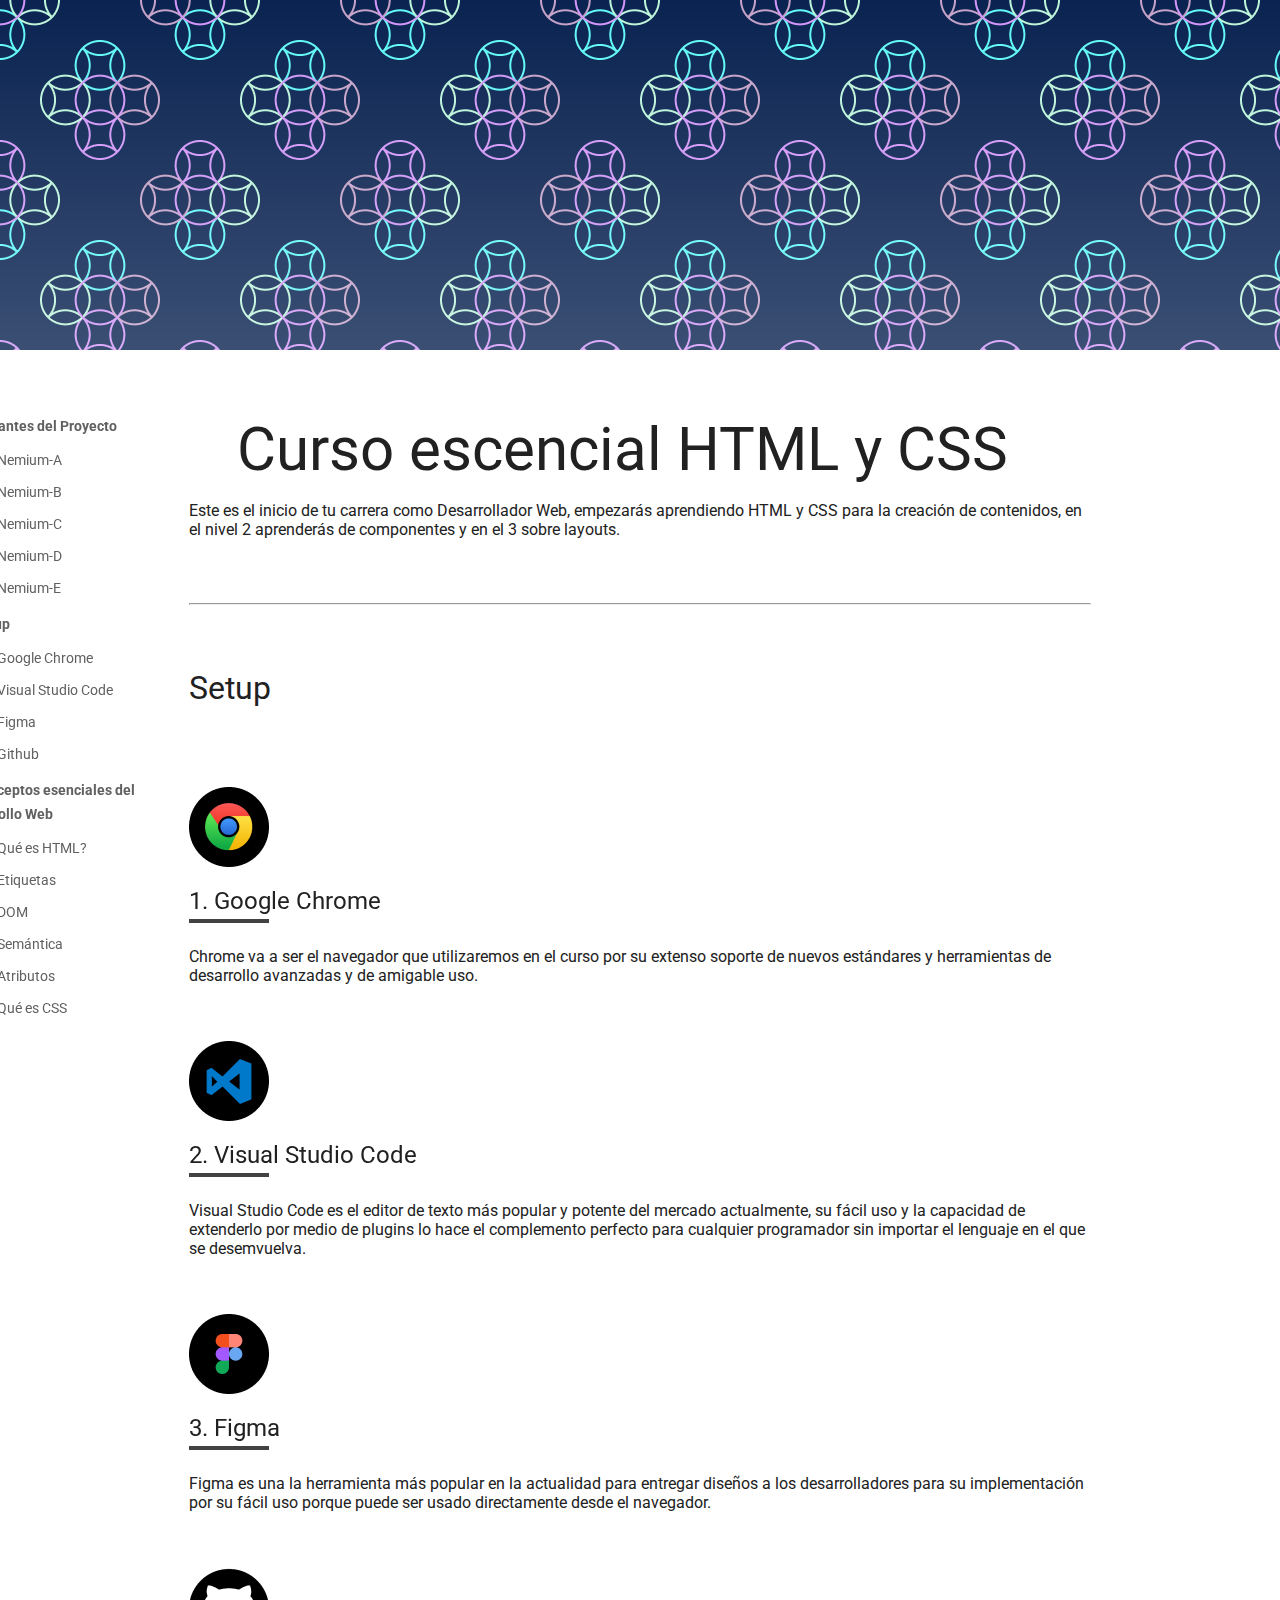
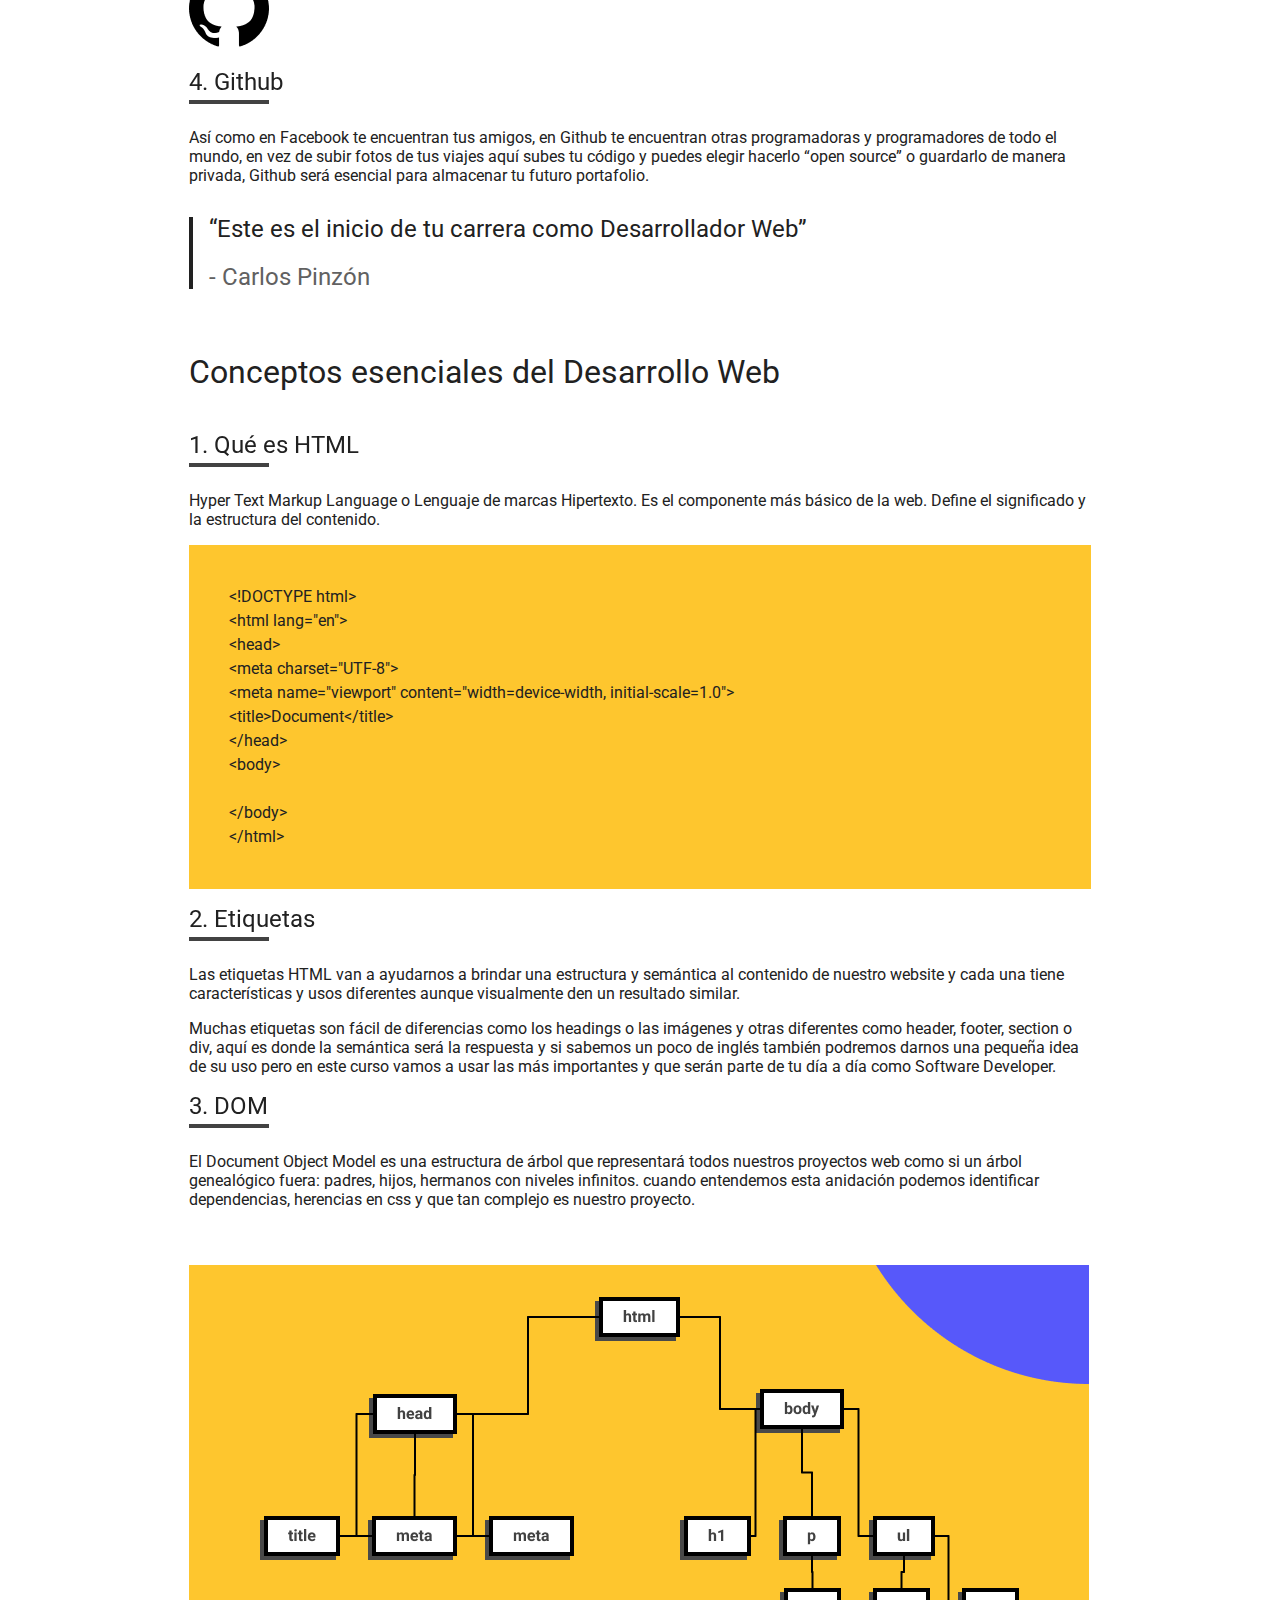
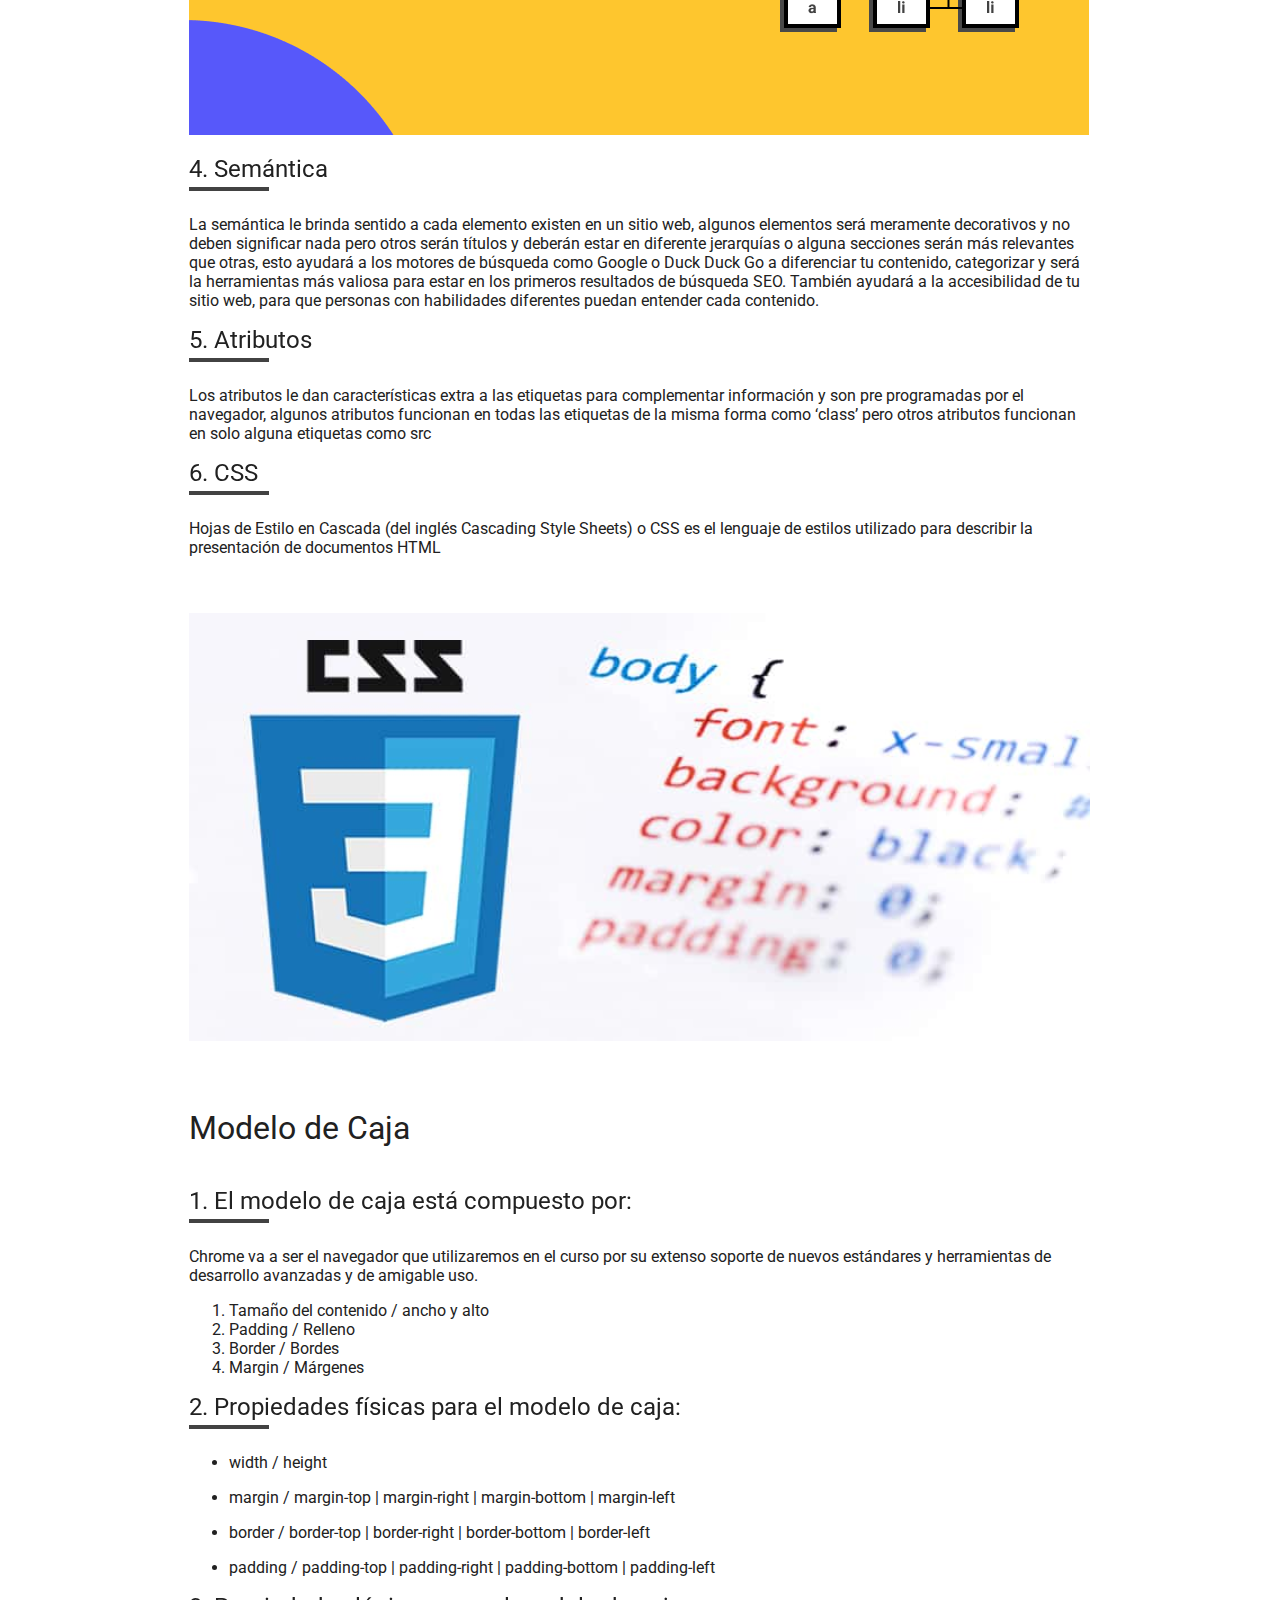
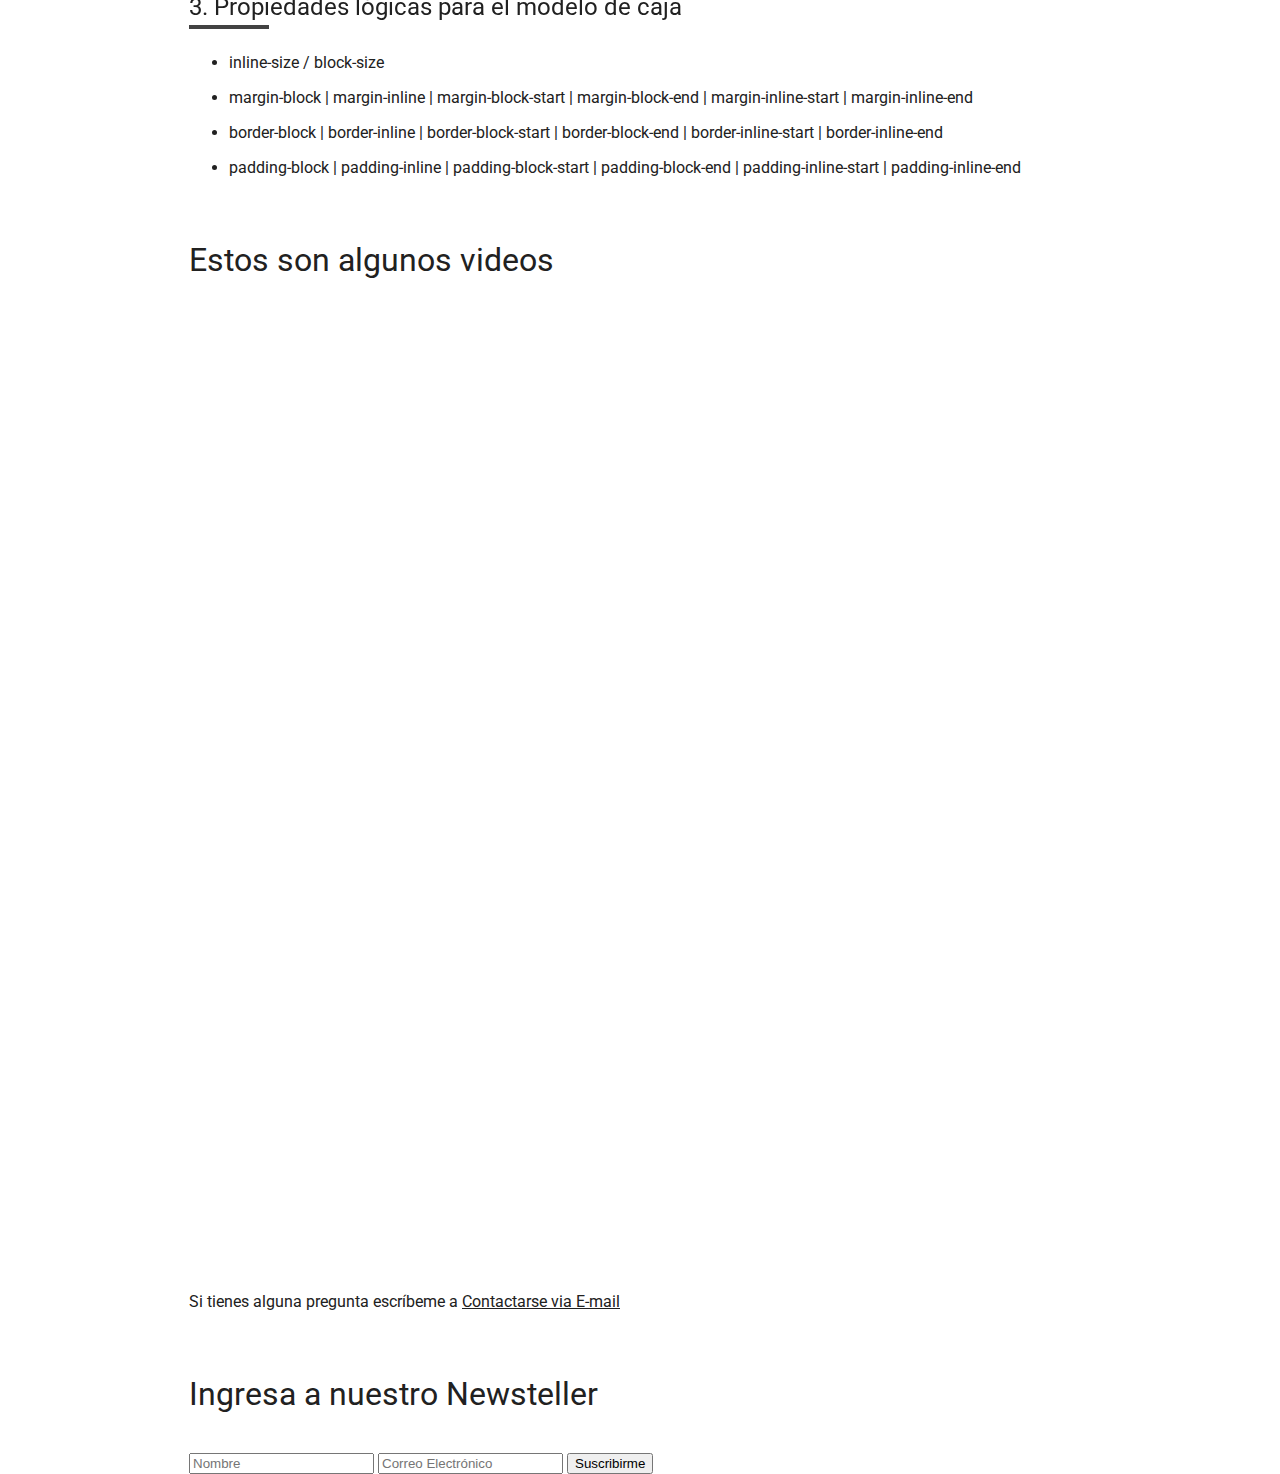
==== index.html @ 631857cb "first" ====
<!DOCTYPE html>
<html lang="en">
<head>
  <meta charset="UTF-8">
  <meta name="viewport" content="width=device-width, initial-scale=1.0">
  <link rel="stylesheet" href="css/styles-index.css">
  <link rel="preconnect" href="https://fonts.gstatic.com">
  <link rel="preconnect" href="https://fonts.gstatic.com">
  <link href="https://fonts.googleapis.com/css2?family=Nunito:ital,wght@0,400;0,600;0,700;1,400;1,700&display=swap" rel="stylesheet">
  <link href="https://fonts.googleapis.com/css2?family=Roboto:ital,wght@0,400;0,700;1,400;1,700&display=swap" rel="stylesheet">

  <link rel="apple-touch-icon" sizes="57x57" href="./favicon/apple-icon-57x57.png">
  <link rel="apple-touch-icon" sizes="60x60" href="./favicon/apple-icon-60x60.png">
  <link rel="apple-touch-icon" sizes="72x72" href="./favicon/apple-icon-72x72.png">
  <link rel="apple-touch-icon" sizes="76x76" href="./favicon/apple-icon-76x76.png">
  <link rel="apple-touch-icon" sizes="114x114" href="./favicon/apple-icon-114x114.png">
  <link rel="apple-touch-icon" sizes="120x120" href="./favicon/apple-icon-120x120.png">
  <link rel="apple-touch-icon" sizes="144x144" href="./favicon/apple-icon-144x144.png">
  <link rel="apple-touch-icon" sizes="152x152" href="./favicon/apple-icon-152x152.png">
  <link rel="apple-touch-icon" sizes="180x180" href="./favicon/apple-icon-180x180.png">
  <link rel="icon" type="image/png" sizes="192x192"  href="./favicon/android-icon-192x192.png">
  <link rel="icon" type="image/png" sizes="32x32" href="./favicon/favicon-32x32.png">
  <link rel="icon" type="image/png" sizes="96x96" href="./favicon/favicon-96x96.png">
  <link rel="icon" type="image/png" sizes="16x16" href="./favicon/favicon-16x16.png">
  <link rel="manifest" href="./favicon/manifest.json">
  <meta name="msapplication-TileColor" content="#ffffff">
  <meta name="msapplication-TileImage" content="/ms-icon-144x144.png">
  <meta name="theme-color" content="#ffffff">
  <title>El Blog de Carlos</title>
</head>
<body>
  <div class="hero" id="Nemium-A"></div>
  <div class="header">
    <div class="wrapper">
      <div class="header-content">
        <header>
          <nav>
          <details open>
            <summary>Variantes del Proyecto</summary>
            <ol>
              <li><a href="#Nemium-A">Nemium-A</a></li>
              <li><a href="Nemium-B.html">Nemium-B</a></li>
              <li><a href="Nemium-C.html">Nemium-C</a></li>
              <li><a href="Nemium-D.html">Nemium-D</a></li>
              <li><a href="Nemium-E.html">Nemium-E</a></li>
            </ol>
          </details>
          <details open>
            <summary>Setup</summary>
            <ol>
              <li>
                <a href="#google-chrome">Google Chrome</a>
              </li>
              <li>
                <a href="#visual-studio-code">Visual Studio Code</a>
              </li>
              <li>
                <a href="#figma">Figma</a>
              </li>
              <li>
                <a href="#github">Github</a>
              </li>
            </ol>
          </details>
          <details open>
            <summary>
              Conceptos esenciales del desarrollo Web
            </summary>
            <ol>
              <li>
                <a href="#que-es-html">Qué es HTML?</a>
              </li>
              <li>
                <a href="#etiquetas">Etiquetas</a>
              </li>
              <li>
                <a href="#dom">DOM</a>
              </li>
              <li>
                <a href="#semantica">Semántica</a>
              </li>
              <li>
                <a href="#atributos">Atributos</a>
              </li>
              <li>
                <a href="#que-es-css">Qué es CSS</a>
              </li>
            </ol>
          </details>
          </nav>
        </header>
      </div>
    </div>
  </div>
  <main class="main">
    <div class="wrapper">
      <div class="main-content">
        <h1>Curso escencial HTML y CSS</h1>
        <p>
          Este es el inicio de tu carrera como Desarrollador Web, empezarás aprendiendo HTML y CSS para la creación de contenidos,
          en el nivel 2 aprenderás de componentes y en el 3 sobre layouts.
        </p>
        <hr>
        <section class="section-content">
          <h2>Setup</h2>
          <img src="images/google-chrome.png" alt="google chrome logo" title="google chrome logo" id="google-chrome">
          <h3>Google Chrome</h3>
          <p>
            Chrome va a ser el navegador que utilizaremos en el curso por su extenso soporte de nuevos estándares y herramientas de
            desarrollo avanzadas y de amigable uso.
          </p>
          <img src="images/visual-studio-code.png" alt="visual studio code logo" title="visual studio code logo" id="visual-studio-code">
          <h3>Visual Studio Code</h3>
          <p>
            Visual Studio Code es el editor de texto más popular y potente del mercado actualmente, su fácil uso y la capacidad de
            extenderlo por medio de plugins lo hace el complemento perfecto para cualquier programador sin importar el lenguaje en
            el que se desemvuelva.
          </p>
          <img src="images/figma.png" alt="figma logo" title="figma logo" id="figma">
          <h3>Figma</h3>
          <p>
            Figma es una la herramienta más popular en la actualidad para entregar diseños a los desarrolladores para su
            implementación por su fácil uso porque puede ser usado directamente desde el navegador.
          </p>
          <img src="images/github.png" alt="github logo" title="github logo" id="github">
          <h3>Github</h3>
          <p>
            Así como en Facebook te encuentran tus amigos, en Github te encuentran otras programadoras y programadores de todo el
            mundo, en vez de subir fotos de tus viajes aquí subes tu código y puedes elegir hacerlo “open source” o guardarlo de
            manera privada, Github será esencial para almacenar tu futuro portafolio.
          </p>
          <blockquote>
            <p>
              “Este es el inicio de tu carrera como Desarrollador Web”
            </p>
            <p>
              <span>
                Carlos Pinzón
              </span>
            </p>
          </blockquote>
        </section>
        <hr>
        <section class="section-content">
          <h2>Conceptos esenciales del Desarrollo Web</h2>
          <h3 id="que-es-html">Qué es HTML</h3>
          <p>Hyper Text Markup Language o Lenguaje de marcas Hipertexto. Es el componente más básico de la web. Define el significado
          y la estructura del contenido.</p>
          <pre>
&lt;!DOCTYPE html&gt;
&lt;html lang="en"&gt;
&lt;head&gt;
&lt;meta charset="UTF-8"&gt;
&lt;meta name="viewport" content="width=device-width, initial-scale=1.0"&gt;
&lt;title&gt;Document&lt;/title&gt;
&lt;/head&gt;
&lt;body&gt;

&lt;/body&gt;
&lt;/html&gt;</pre>
          <h3 id="etiquetas">Etiquetas</h3>
          <p>Las etiquetas HTML van a ayudarnos a brindar una estructura y semántica al contenido de nuestro website y cada una tiene
            características y usos diferentes aunque visualmente den un resultado similar.
          </p>
          <p>Muchas etiquetas son fácil de diferencias como los headings o las imágenes y otras diferentes como header, footer,
            section o div, aquí es donde la semántica será la respuesta y si sabemos un poco de inglés también podremos darnos una
            pequeña idea de su uso pero en este curso vamos a usar las más importantes y que serán parte de tu día a día como
            Software Developer.
          </p>
          <h3 id="dom">DOM</h3>
          <p>El Document Object Model es una estructura de árbol que representará todos nuestros proyectos web como si un árbol
          genealógico fuera: padres, hijos, hermanos con niveles infinitos. cuando entendemos esta anidación podemos identificar
          dependencias, herencias en css y que tan complejo es nuestro proyecto.
          </p>
          <img src="images/dom.png" alt="Arbol de objetos del Navegador">
          <h3 id="semantica">Semántica</h3>
          <p>La semántica le brinda sentido a cada elemento existen en un sitio web, algunos elementos será meramente decorativos y
          no deben significar nada pero otros serán títulos y deberán estar en diferente jerarquías o alguna secciones serán más
          relevantes que otras, esto ayudará a los motores de búsqueda como Google o Duck Duck Go a diferenciar tu contenido,
          categorizar y será la herramientas más valiosa para estar en los primeros resultados de búsqueda SEO. También ayudará a
          la accesibilidad de tu sitio web, para que personas con habilidades diferentes puedan entender cada contenido.
          </p>
          <h3 id="atributos">Atributos</h3>
          <p>Los atributos le dan características extra a las etiquetas para complementar información y son pre programadas por el
          navegador, algunos atributos funcionan en todas las etiquetas de la misma forma como ‘class’ pero otros atributos
          funcionan en solo alguna etiquetas como src
          </p>
          <h3 id="que-es-css">CSS</h3>
          <p>Hojas de Estilo en Cascada (del inglés Cascading Style Sheets) o CSS es el lenguaje de estilos utilizado para describir
          la presentación de documentos HTML
          </p>
          <img src="images/css.png" alt="">
        </section>
        <section class="section-content">
          <h2>Modelo de Caja</h2>
          <h3>El modelo de caja está compuesto por:</h3>
          <p>Chrome va a ser el navegador que utilizaremos en el curso por su extenso soporte de nuevos estándares y herramientas de
          desarrollo avanzadas y de amigable uso.
          </p>
          <ol>
            <li>Tamaño del contenido / ancho y alto</li>
            <li>Padding / Relleno</li>
            <li>Border / Bordes</li>
            <li>Margin / Márgenes</li>
          </ol>
          <h3>Propiedades físicas para el modelo de caja:</h3>
          <ul>
            <li>width / height</li>
            <li>margin / margin-top | margin-right | margin-bottom | margin-left</li>
            <li>border / border-top | border-right | border-bottom | border-left</li>
            <li>padding / padding-top | padding-right | padding-bottom | padding-left</li>
          </ul>
          <h3>Propiedades lógicas para el modelo de caja</h3>
          <ul>
            <li>inline-size / block-size</li>
            <li>margin-block | margin-inline | margin-block-start | margin-block-end | margin-inline-start | margin-inline-end</li>
            <li>border-block | border-inline | border-block-start | border-block-end | border-inline-start | border-inline-end</li>
            <li>padding-block | padding-inline | padding-block-start | padding-block-end | padding-inline-start | padding-inline-end</li>
          </ul>
        </section>
        <div class="section-content">
          <h2>Estos son algunos videos</h2>
          <div class="slider">
            <scroll-container class="slider-container">
              <scroll-page class="slider-slide" id="video-1">
                <iframe class="video" width="560" height="315" src="https://www.youtube.com/embed/uwiTs60VoTM" title="YouTube video player"
                  frameborder="0" allow="accelerometer; autoplay; clipboard-write; encrypted-media; gyroscope; picture-in-picture"
                  allowfullscreen></iframe>
              </scroll-page>
              <scroll-page class="slider-slide" id="video-2">
                <iframe class="video" width="560" height="315" src="https://www.youtube.com/embed/O9f11SXFFXE" title="YouTube video player"
                  frameborder="0" allow="accelerometer; autoplay; clipboard-write; encrypted-media; gyroscope; picture-in-picture"
                  allowfullscreen></iframe>
              </scroll-page>
              <scroll-page class="slider-slide" id="video-3">
                <iframe class="video" width="560" height="315" src="https://www.youtube.com/embed/uwiTs60VoTM"
                  title="YouTube video player" frameborder="0"
                  allow="accelerometer; autoplay; clipboard-write; encrypted-media; gyroscope; picture-in-picture"
                  allowfullscreen></iframe>
              </scroll-page>
            </scroll-container>
            <div class="slider-bullet-list">
              <a href="#video-1" class="slider-bullet"></a>
              <a href="#video-2" class="slider-bullet"></a>
              <a href="#video-3" class="slider-bullet"></a>
            </div>
          </div>
        </div>
        <p>
          Si tienes alguna pregunta escríbeme a
        <a href="mailto:dummieemail@gmail.com">Contactarse via E-mail</a>
        </p>
        <div class="section-content">
          <h2>Ingresa a nuestro Newsteller</h2>
          <form action="#" class="form">
            <input type="text" required placeholder="Nombre">
            <input type="email" required placeholder="Correo Electrónico">
            <input type="submit" value="Suscribirme">
          </form>
      </div>
    </div>
  </main>
</body>
</html>
---- css/styles-index.css ----
@font-face {
  font-family: charter;
  src: url('../fonts/charter-regular.otf');
  font-style: normal;
  font-weight: 400;
}

@font-face {
  font-family: charter;
  src: url('../fonts/charter-italic.otf');
  font-style: italic;
  font-weight: 400;
}

@font-face {
  font-family: charter;
  src: url('../fonts/charter-bold.otf');
  font-style: normal;
  font-weight: 700;
}

@font-face {
  font-family: charter;
  src: url('../fonts/charter-bold-italic.otf');
  font-style: italic;
  font-weight: 700;
}

:root{
  font-size: 16px;
  --gray30:#212121;
  --gray20:#212429;
  --gray10:#616161;
}

blockquote {
  font-size: 24px;
  margin: 32px 0;
  padding-left: 16px;
  line-height: 24px;
  border-left: 4px solid var(--gray30);
}

blockquote span {
  color: var(--gray10);
}

blockquote span::before {
  content: "-";
}

body {
  color: var(--gray30);
  font-family: 'Roboto', sans-serif;
  margin: 0;
}

a {
  color: var(--gray30)
}

header {
  width: 188px;
  font-size: 14px;
  /* background: red; */
  color: var(--gray10);
  position: absolute;
  top: 64px;
  left: -232px;
}

header a {
  color: var(--gray10);
  text-decoration: none;
}

header a:hover {
  color:var(--gray30);
}

header li {
  margin-bottom: 16px;
}

html {
  scroll-behavior: smooth;
}

h1 {
  font-size: 60px;
  margin: 64px 52px 16px 48px;
  font-weight: normal;
}

h1 ~ p {
  margin-bottom: 64px;
}

h2 {
  font-size: 32px;
  margin: 64px 0px 40px;
  font-weight: normal;
}

h3 {
  font-size: 1.5em;
  font-weight: normal;
  margin-top: 16px;
  margin-bottom: 24px;
  position: relative;
}

hr {
  margin: 64px 0px;
}

.header{
  /* border: 1px solid red; */
  position: sticky;
  top: 0;
}

.header-content{
  position: relative;
}

/* .main { */
  /* position: relative; */
/* } */

.wrapper {
  width: 902px;
  margin: auto;
}

.main-content{
  background:white;
  /* padding: 20px; */
}

.debug {
  border: 1px solid red;
  box-shadow: inset 0 0 0 1px red;
  background: red;
  outline: 1px solid red;
}

.scroll-container {
  display: block;
  overflow: hidden;
}

.section-content + hr {
  display: none;
}

.section-content {
  counter-reset: tittleList;
}

.section-content img {
  margin-top: 40px;
}

.section-content h3 {
  counter-increment: tittleList;
  padding-bottom: 8px;
}

.section-content h3::before {
  content: counter(tittleList, decimal) '. ';
}

.section-content h3::after {
  content: '';
  width: 80px;
  height: 4px;
  background: rgba(66,66,66,1);
  display: inline-block;
  position: absolute;
  left: 0;
  bottom: 0;
}

.section-content ul li {
  margin-top: 16px;
}

.hero {
  background-image: linear-gradient(to top,rgba(255,255,255,.2), transparent), url('../images/pattern.png');
  height: 350px;
}

nav details summary {
  font-weight: bold;
  line-height: 24px;
}

pre {
  background: #FEC62E;
  padding: 40px;
  font-family: 'Roboto';
  font-size: 16px;
  font-weight: 400;
  line-height: 24px;
}
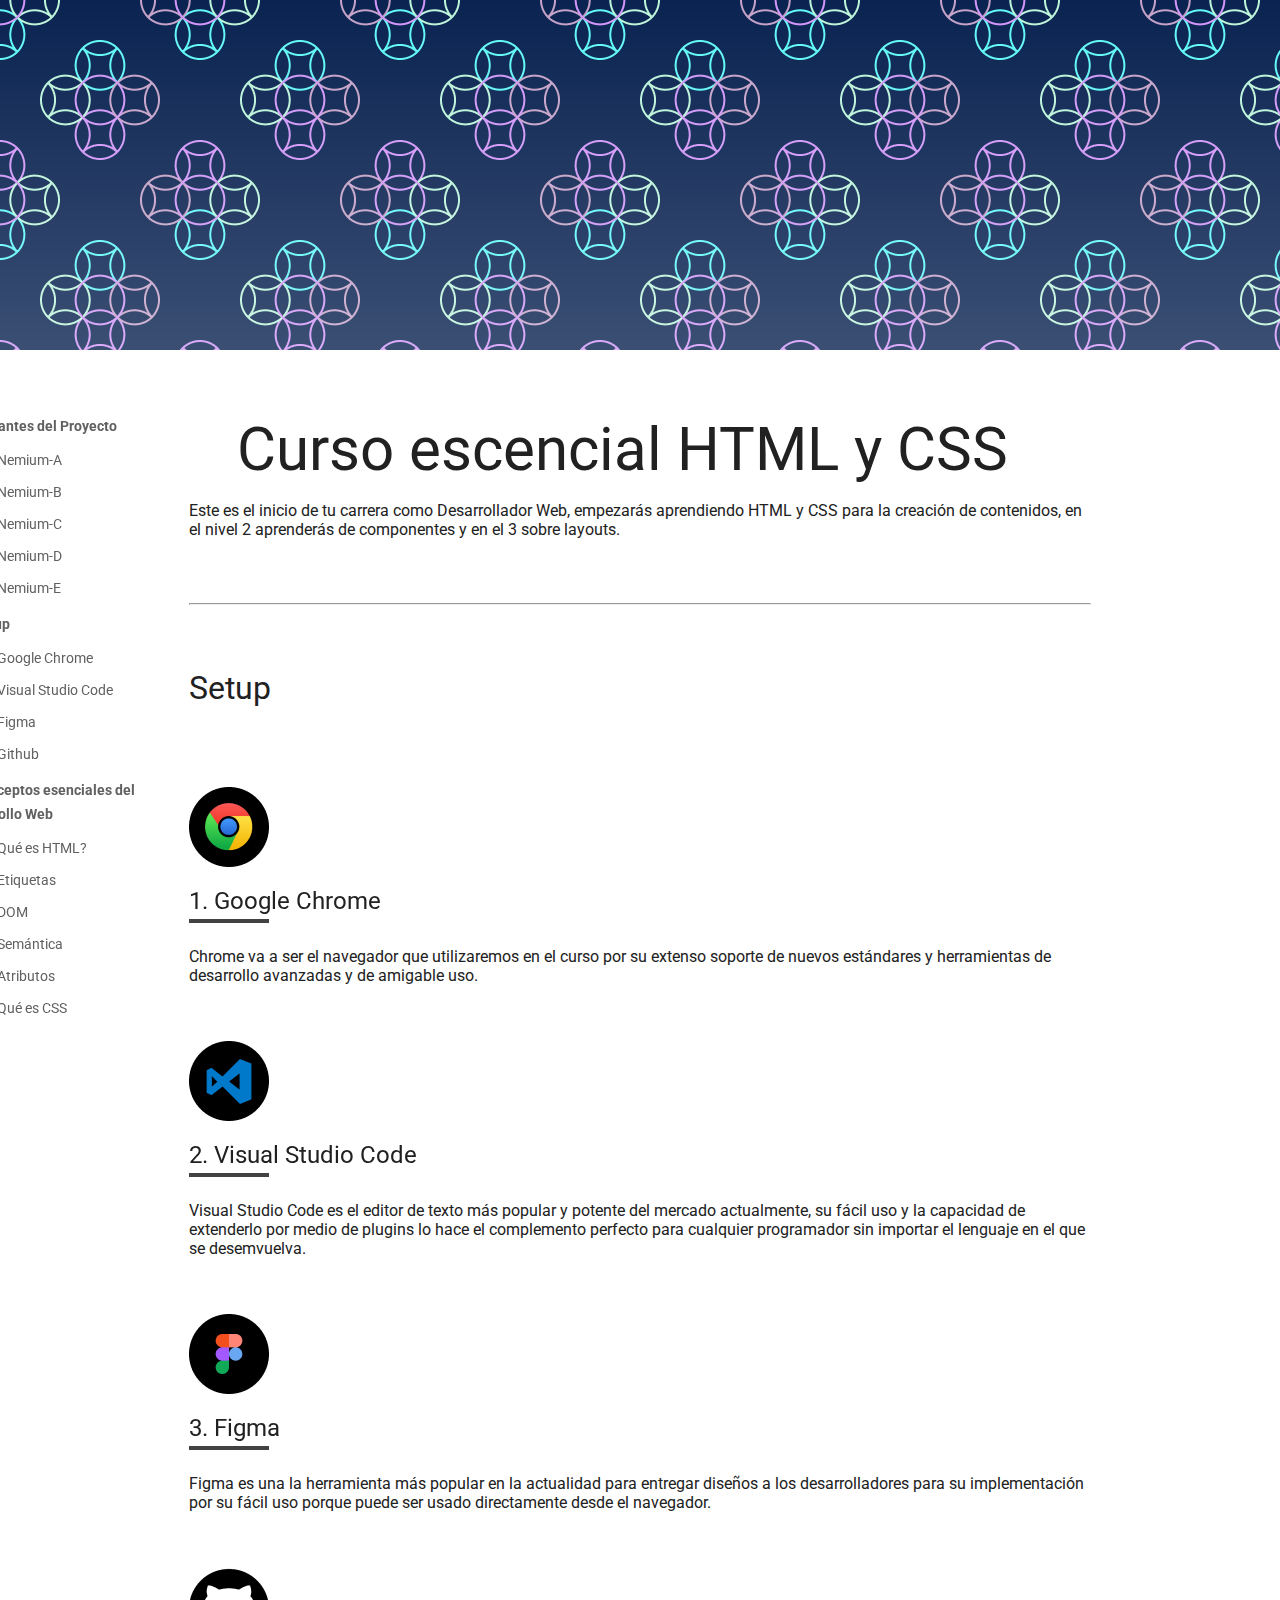
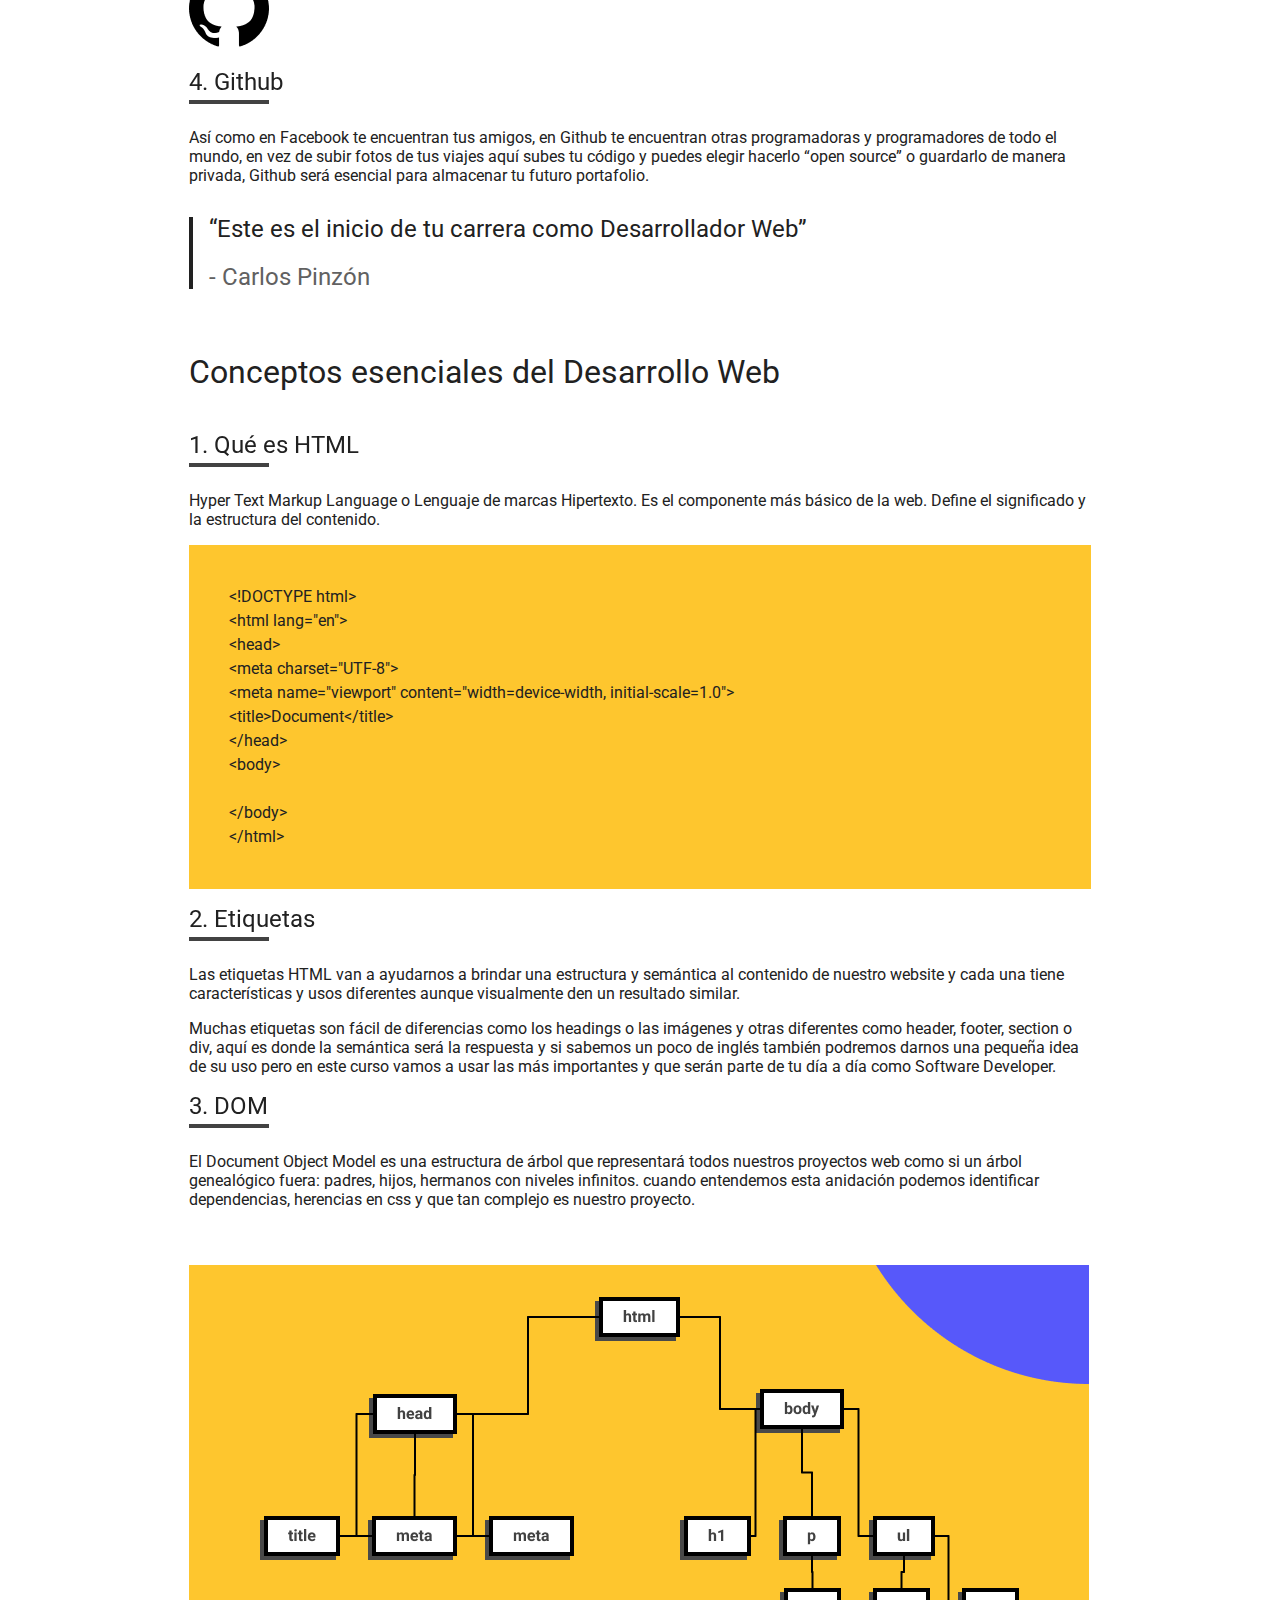
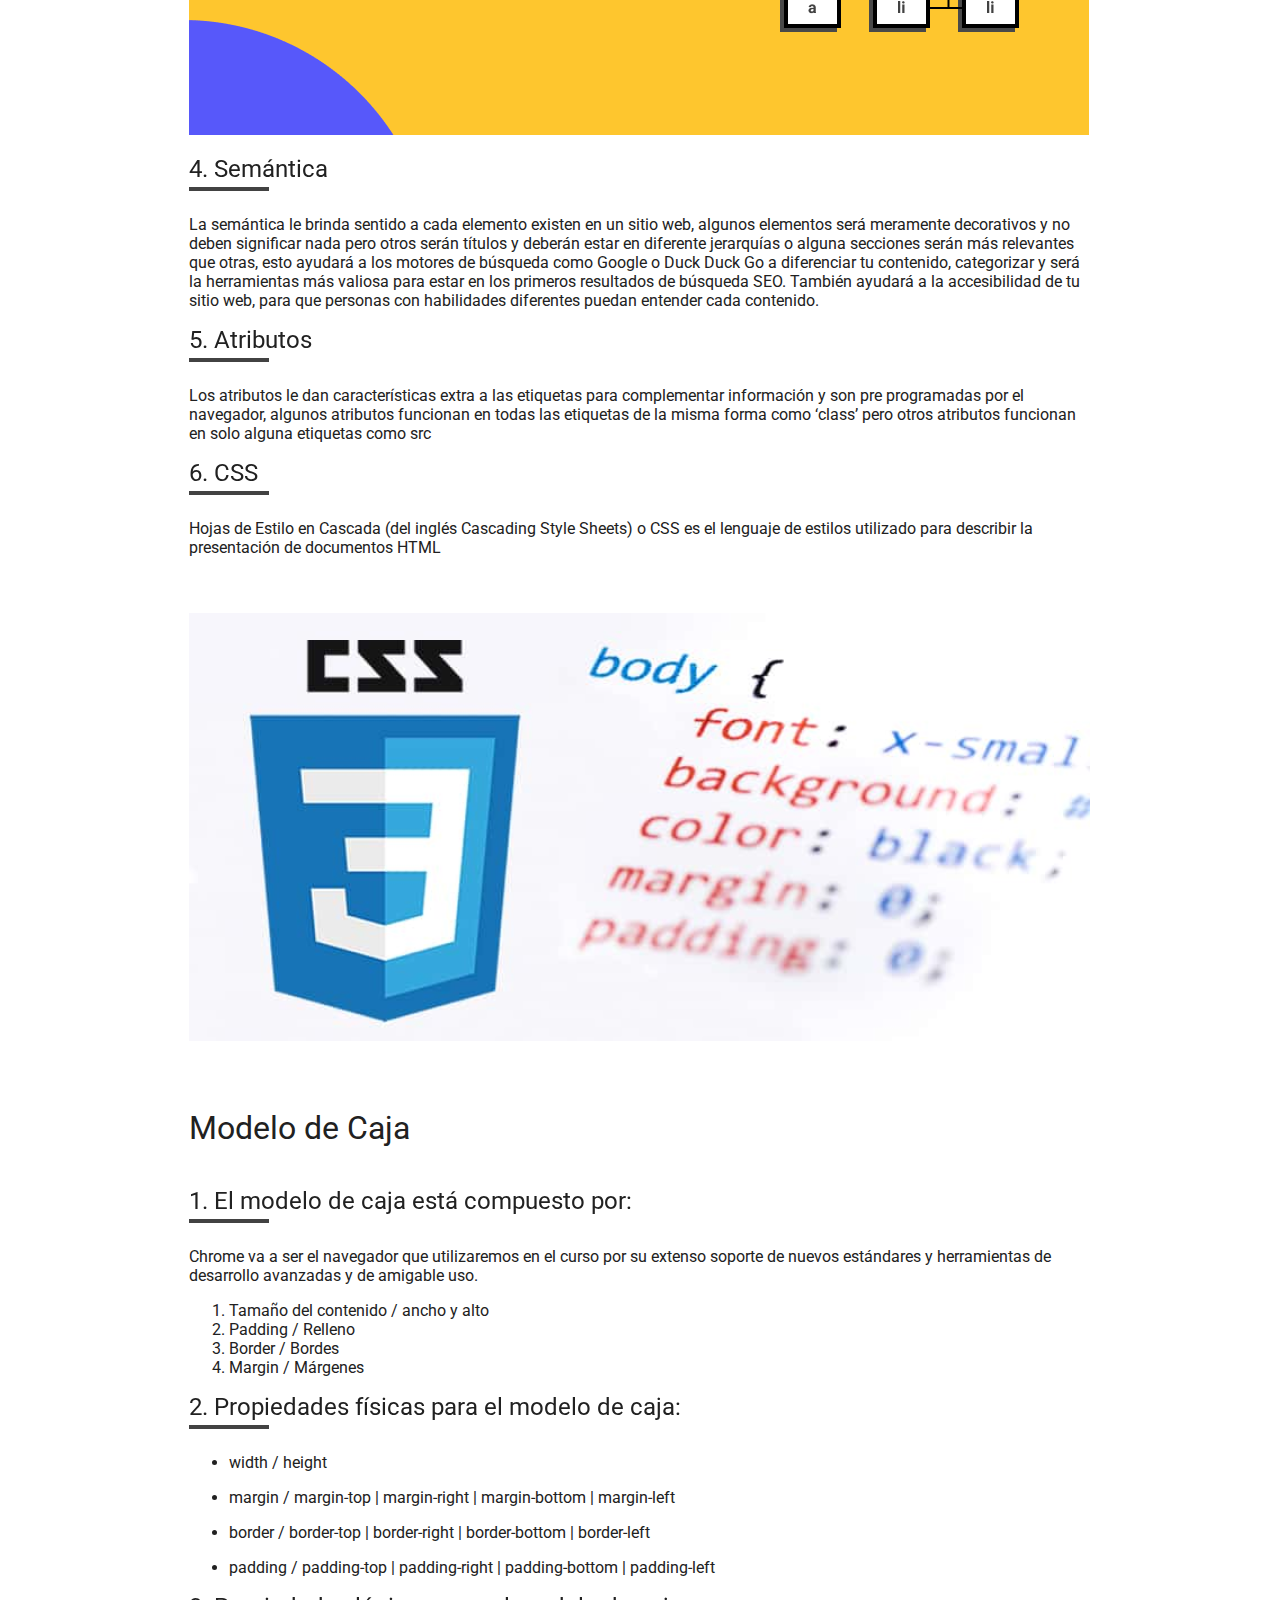
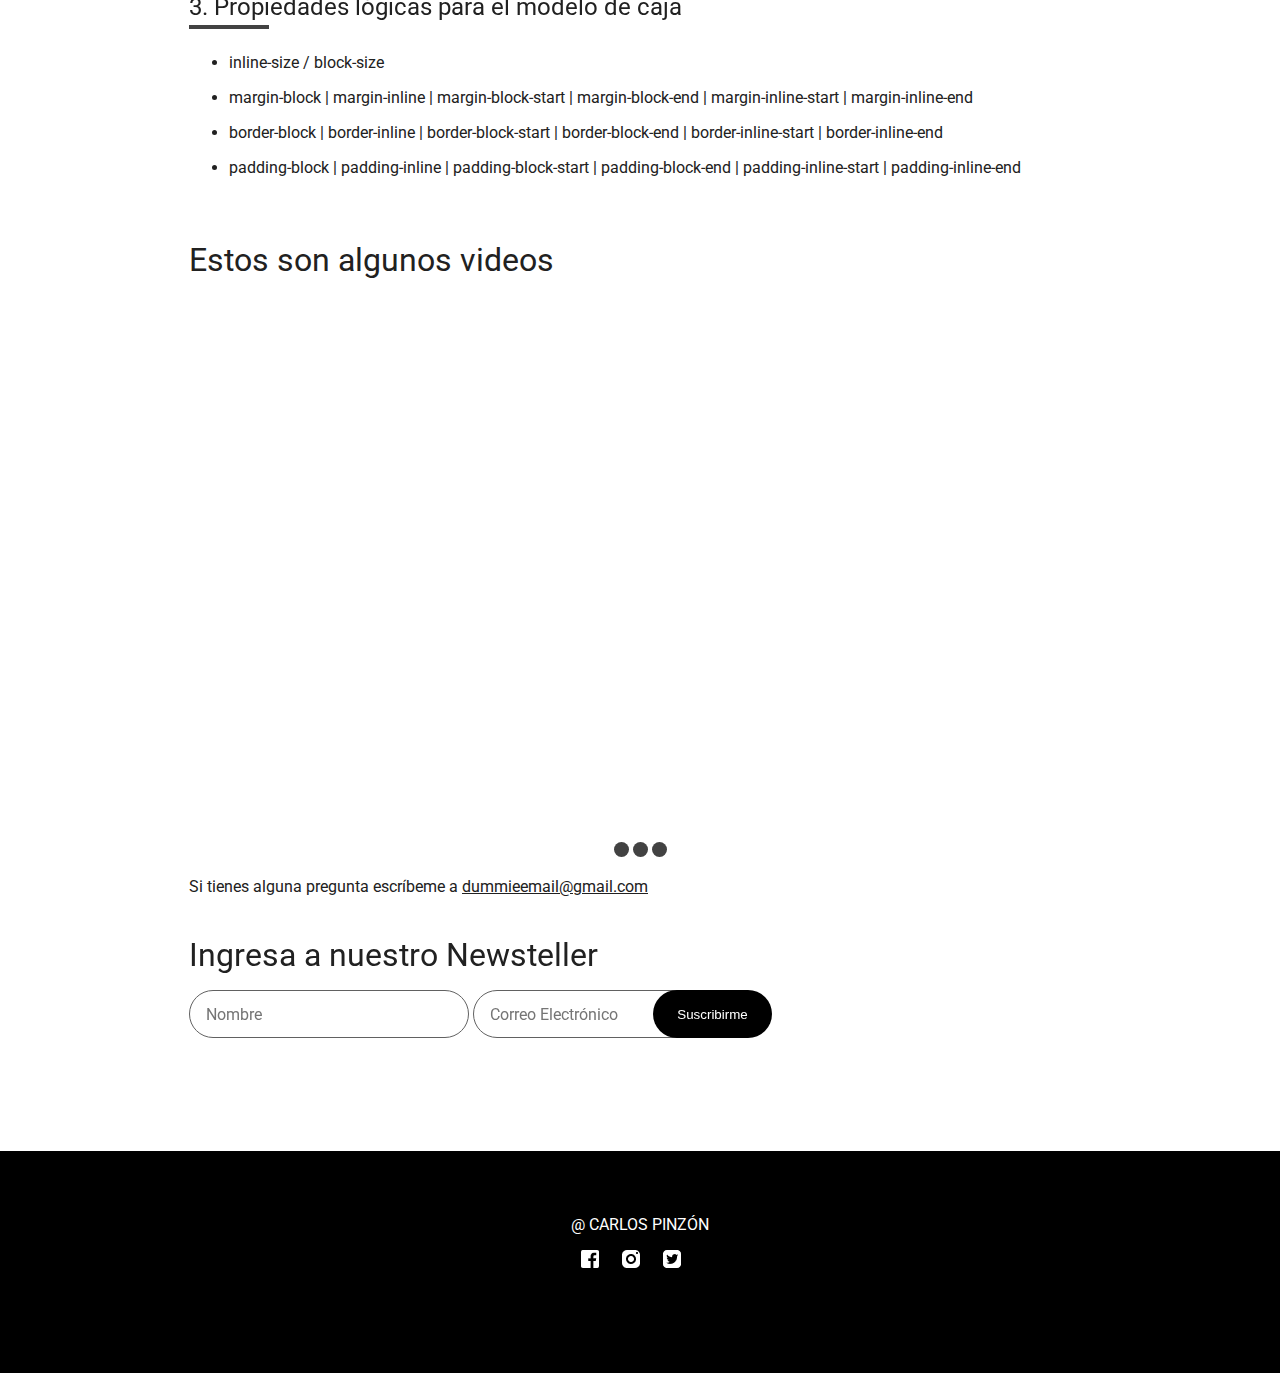
==== commit d055e5bd: "second" ====
--- a/index.html
+++ b/index.html
@@ -218,12 +218,12 @@
             <li>padding-block | padding-inline | padding-block-start | padding-block-end | padding-inline-start | padding-inline-end</li>
           </ul>
         </section>
-        <div class="section-content">
+        <section class="section-content">
           <h2>Estos son algunos videos</h2>
           <div class="slider">
             <scroll-container class="slider-container">
               <scroll-page class="slider-slide" id="video-1">
-                <iframe class="video" width="560" height="315" src="https://www.youtube.com/embed/uwiTs60VoTM" title="YouTube video player"
+                <iframe class="video" width="560" height="315" src="https://www.youtube.com/embed/mA9YsRcm2tE" title="YouTube video player"
                   frameborder="0" allow="accelerometer; autoplay; clipboard-write; encrypted-media; gyroscope; picture-in-picture"
                   allowfullscreen></iframe>
               </scroll-page>
@@ -233,9 +233,8 @@
                   allowfullscreen></iframe>
               </scroll-page>
               <scroll-page class="slider-slide" id="video-3">
-                <iframe class="video" width="560" height="315" src="https://www.youtube.com/embed/uwiTs60VoTM"
-                  title="YouTube video player" frameborder="0"
-                  allow="accelerometer; autoplay; clipboard-write; encrypted-media; gyroscope; picture-in-picture"
+                <iframe class="video" width="560" height="315" src="https://www.youtube.com/embed/7RNzkzhPDO0" title="YouTube video player"
+                  frameborder="0" allow="accelerometer; autoplay; clipboard-write; encrypted-media; gyroscope; picture-in-picture"
                   allowfullscreen></iframe>
               </scroll-page>
             </scroll-container>
@@ -245,20 +244,22 @@
               <a href="#video-3" class="slider-bullet"></a>
             </div>
           </div>
-        </div>
-        <p>
-          Si tienes alguna pregunta escríbeme a
-        <a href="mailto:dummieemail@gmail.com">Contactarse via E-mail</a>
-        </p>
-        <div class="section-content">
+          <p>Si tienes alguna pregunta escríbeme a <a href="mailto:dummieemail@gmail.com">dummieemail@gmail.com</a></p>
+        </section>
+        <form action="#" class="form">
           <h2>Ingresa a nuestro Newsteller</h2>
-          <form action="#" class="form">
-            <input type="text" required placeholder="Nombre">
-            <input type="email" required placeholder="Correo Electrónico">
-            <input type="submit" value="Suscribirme">
-          </form>
+          <input type="text" required placeholder="Nombre">
+          <input type="email" required placeholder="Correo Electrónico">
+          <input type="submit" value="Suscribirme">
+        </form>
       </div>
     </div>
   </main>
+  <footer>
+    <p>@ CARLOS PINZÓN</p>
+    <img src="vector/Facebook-Vector.png" alt="Facebook Vector Image">
+    <img src="vector/Instagram-Vector.png" alt="Instagram Vector Image">
+    <img src="vector/Twitter-Vector.png" alt="Twitter Vector Image">
+  </footer>
 </body>
 </html>--- a/css/styles-index.css
+++ b/css/styles-index.css
@@ -57,6 +57,27 @@
 
 a {
   color: var(--gray30)
+}
+
+form {
+  position: relative;
+  margin-block-end: 113px;
+}
+
+form h2 {
+  margin-block: 40px 16px;
+}
+
+footer {
+  height: 174px;
+  background: #000000;
+  padding-block-start: 48px;
+  text-align: center;
+  color: #FFFFFF;
+}
+
+footer img {
+  margin-inline-end: 19px;
 }
 
 header {
@@ -124,6 +145,29 @@
   position: relative;
 }
 
+input[type="text"], input[type="email"] {
+  box-sizing: border-box;
+  height: 48px;
+  width: 280px;
+  padding: 12px 16px;
+  border: 1px solid #616161;
+  border-radius: 90px;
+  font-family: 'Roboto';
+  font-size: 16px;
+  font-weight: 400;
+}
+
+input[type="submit"] {
+  position: absolute;
+  border: none;
+  right: 319px;
+  height: 48px;
+  width: 119px;
+  background: #000000;
+  color: #FFFFFF;
+  border-radius: 90px;
+}
+
 /* .main { */
   /* position: relative; */
 /* } */
@@ -145,9 +189,33 @@
   outline: 1px solid red;
 }
 
-.scroll-container {
+.slider-bullet {
+  display: inline-block;
+  background: #424242;
+  width: 15px;
+  height: 15px;
+  border-radius: 50%;
+}
+
+.slider-bullet-list {
+  margin-block-start: 16px;
+  text-align: center;
+}
+
+.slider-container {
   display: block;
+  white-space: nowrap;
   overflow: hidden;
+  font-size: 0;
+  scroll-behavior: smooth;
+}
+
+.video{
+  display: inline-block;
+  width: 100%;
+  margin: 0;
+  aspect-ratio: 16/9;
+  height: auto;
 }
 
 .section-content + hr {
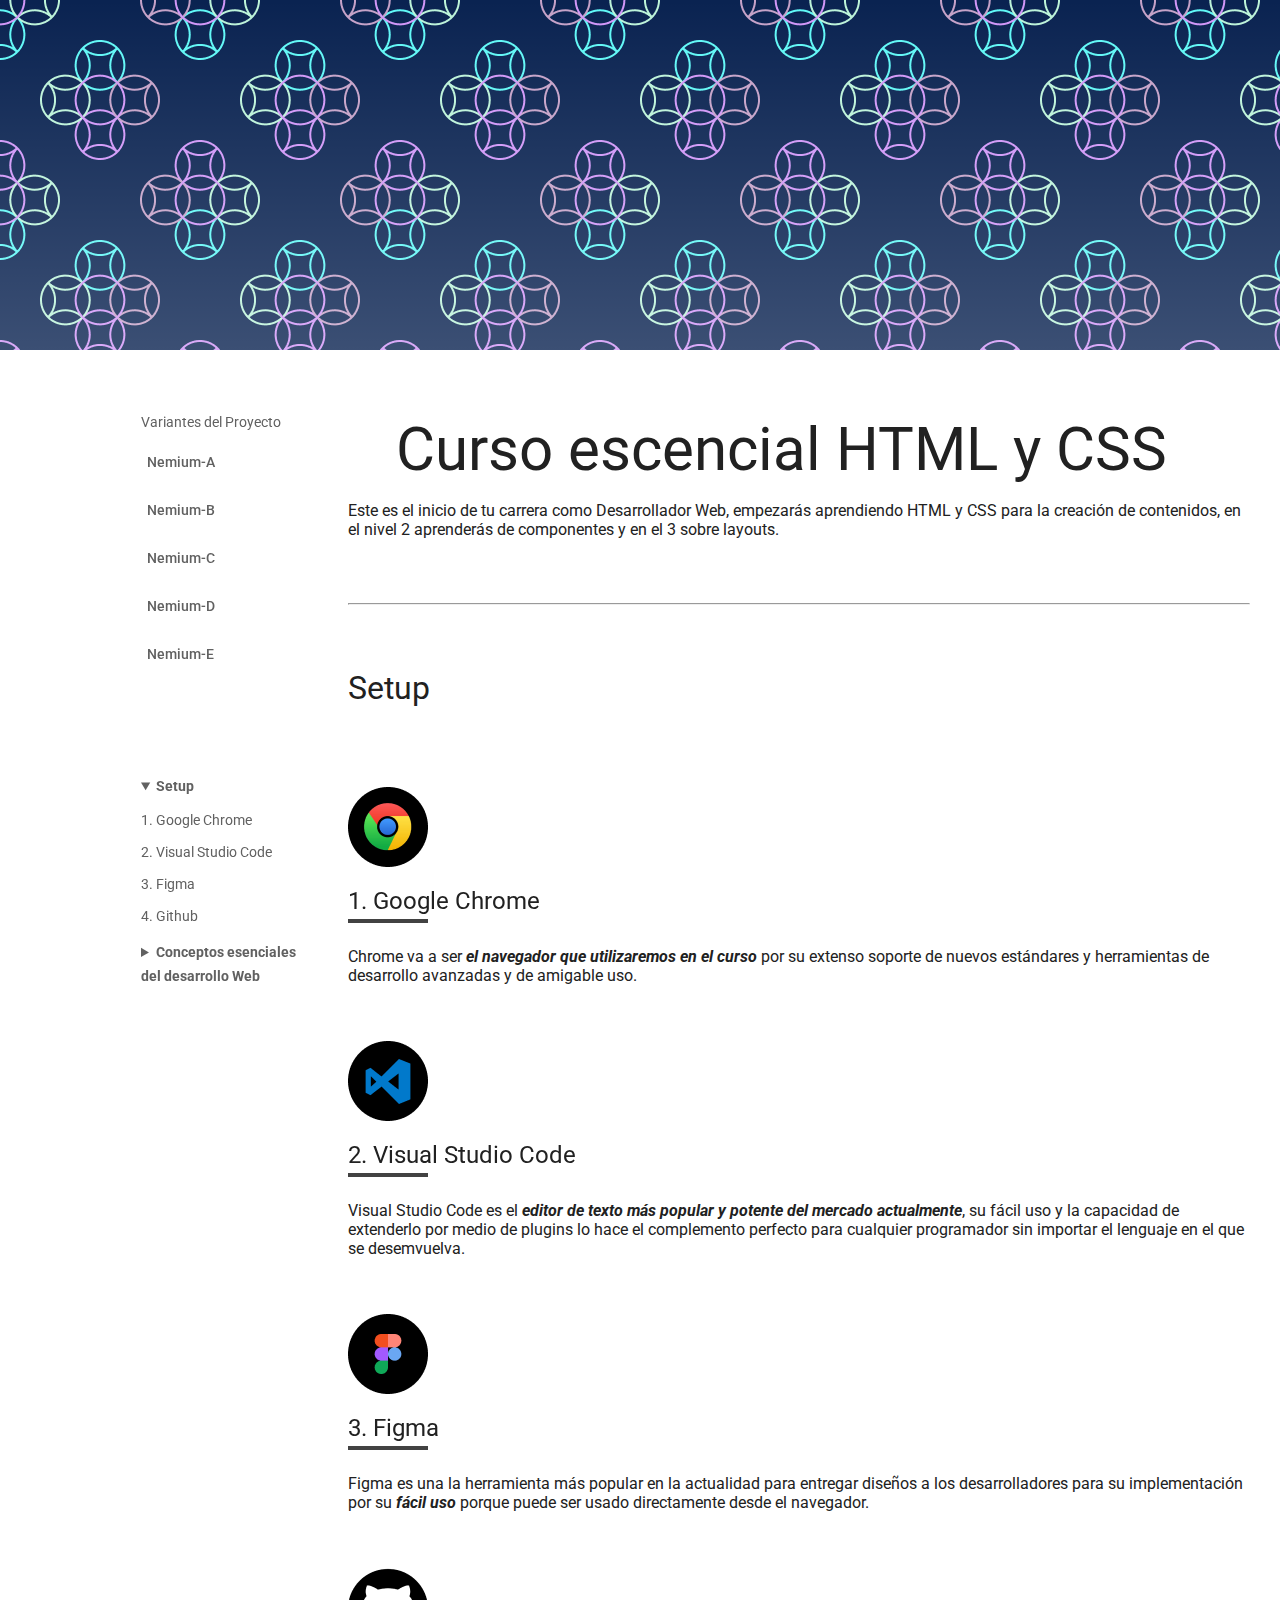
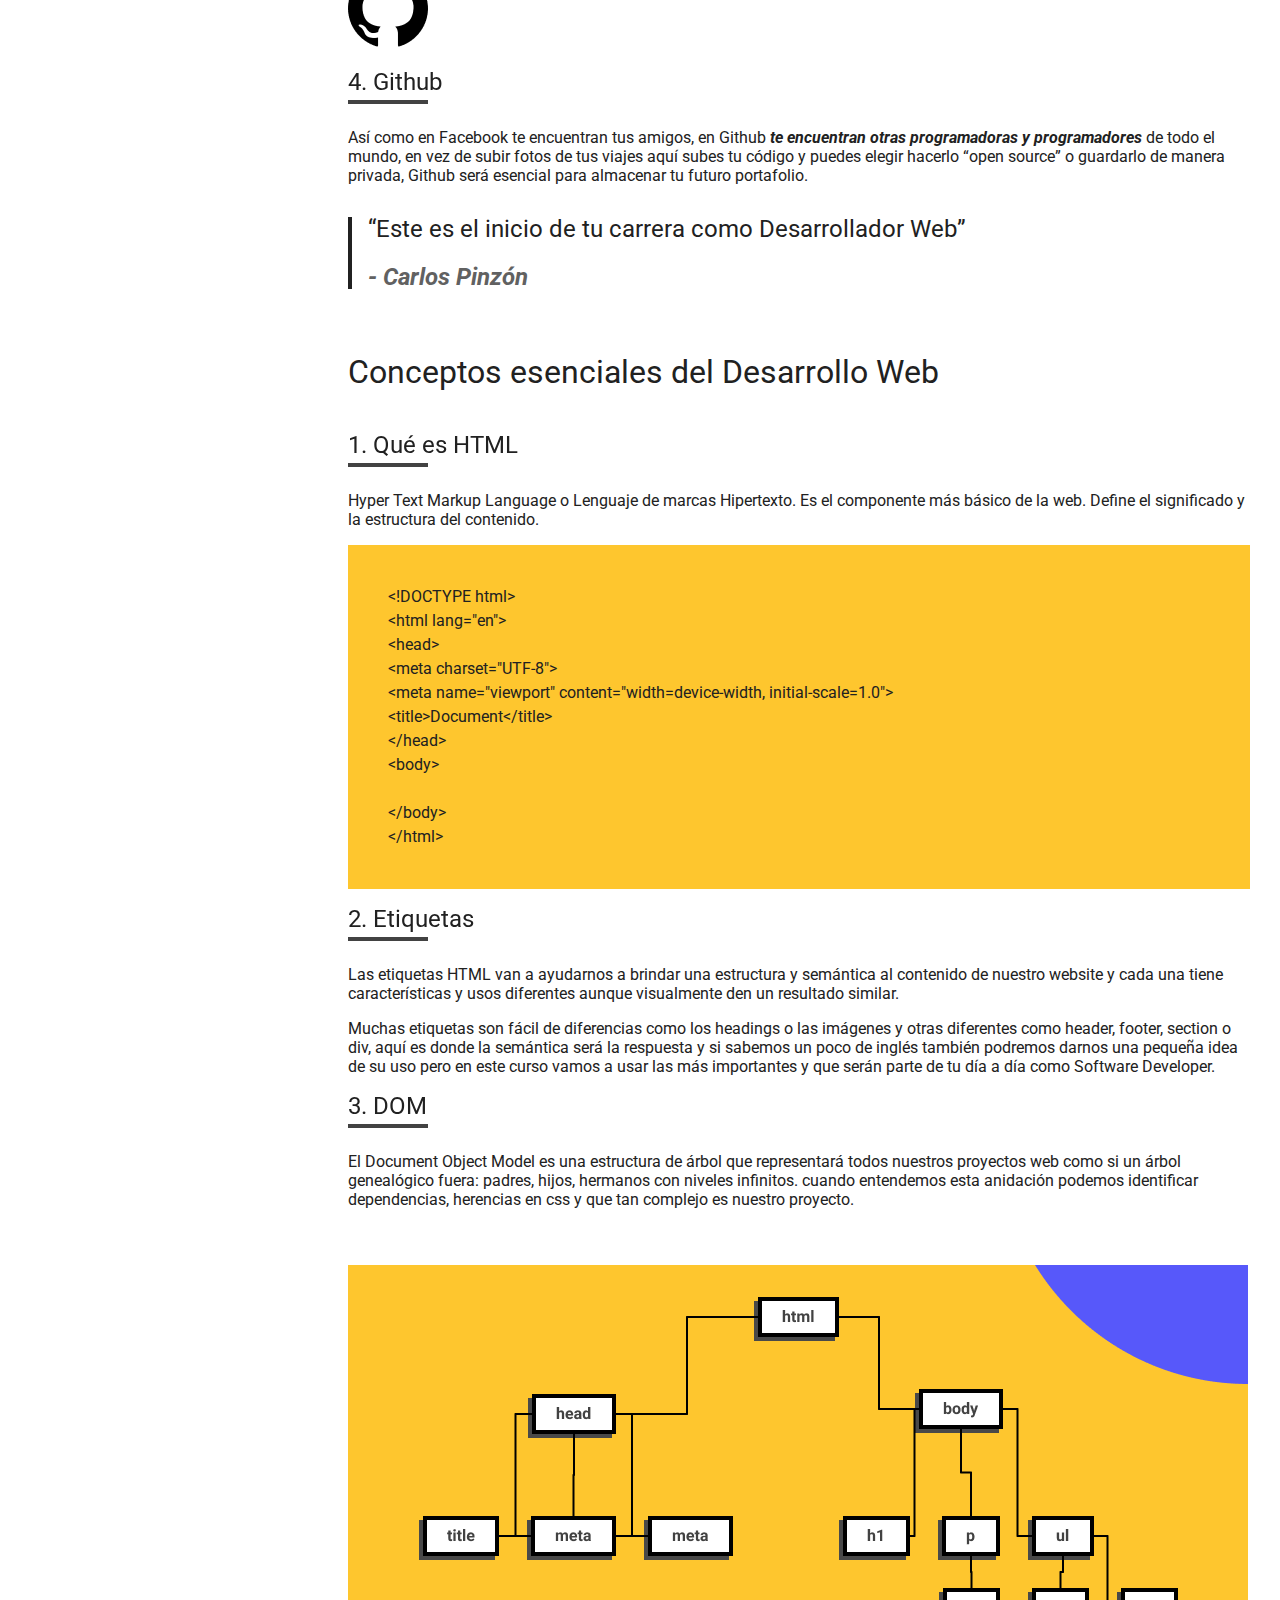
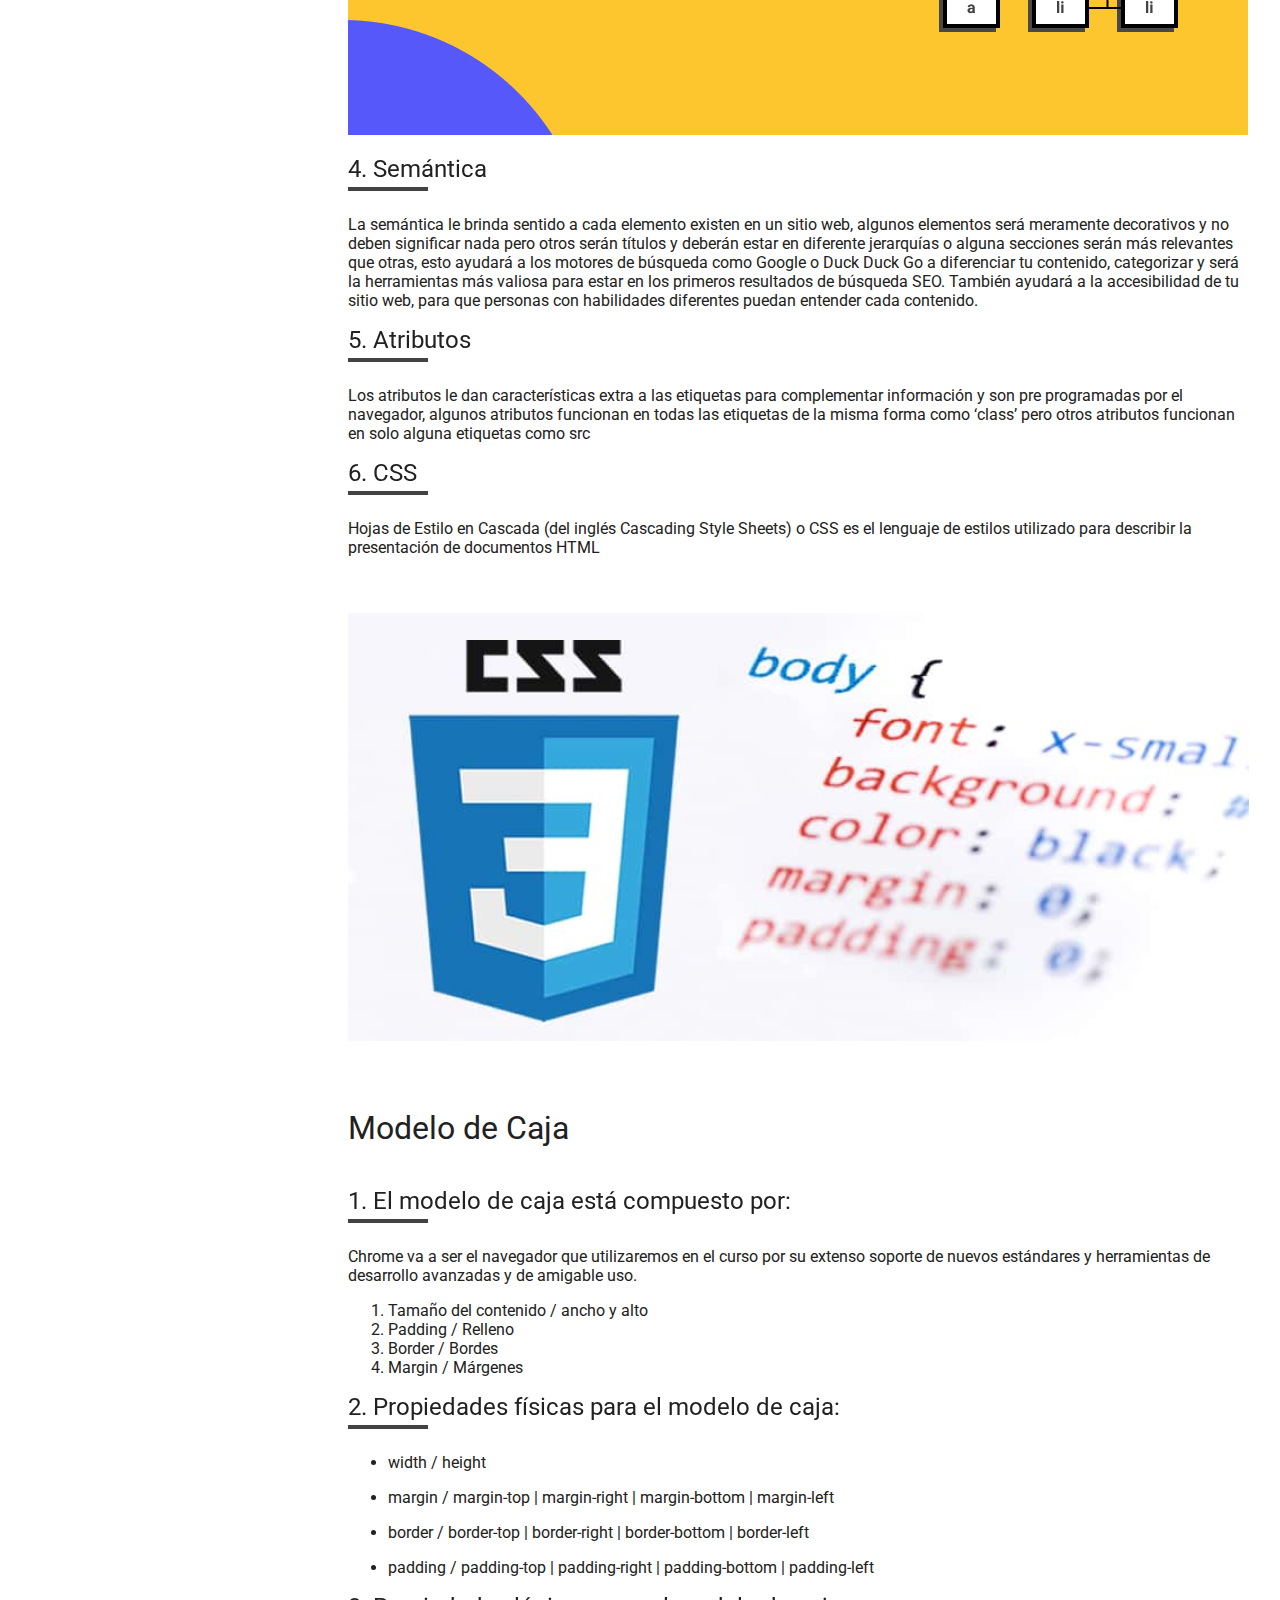
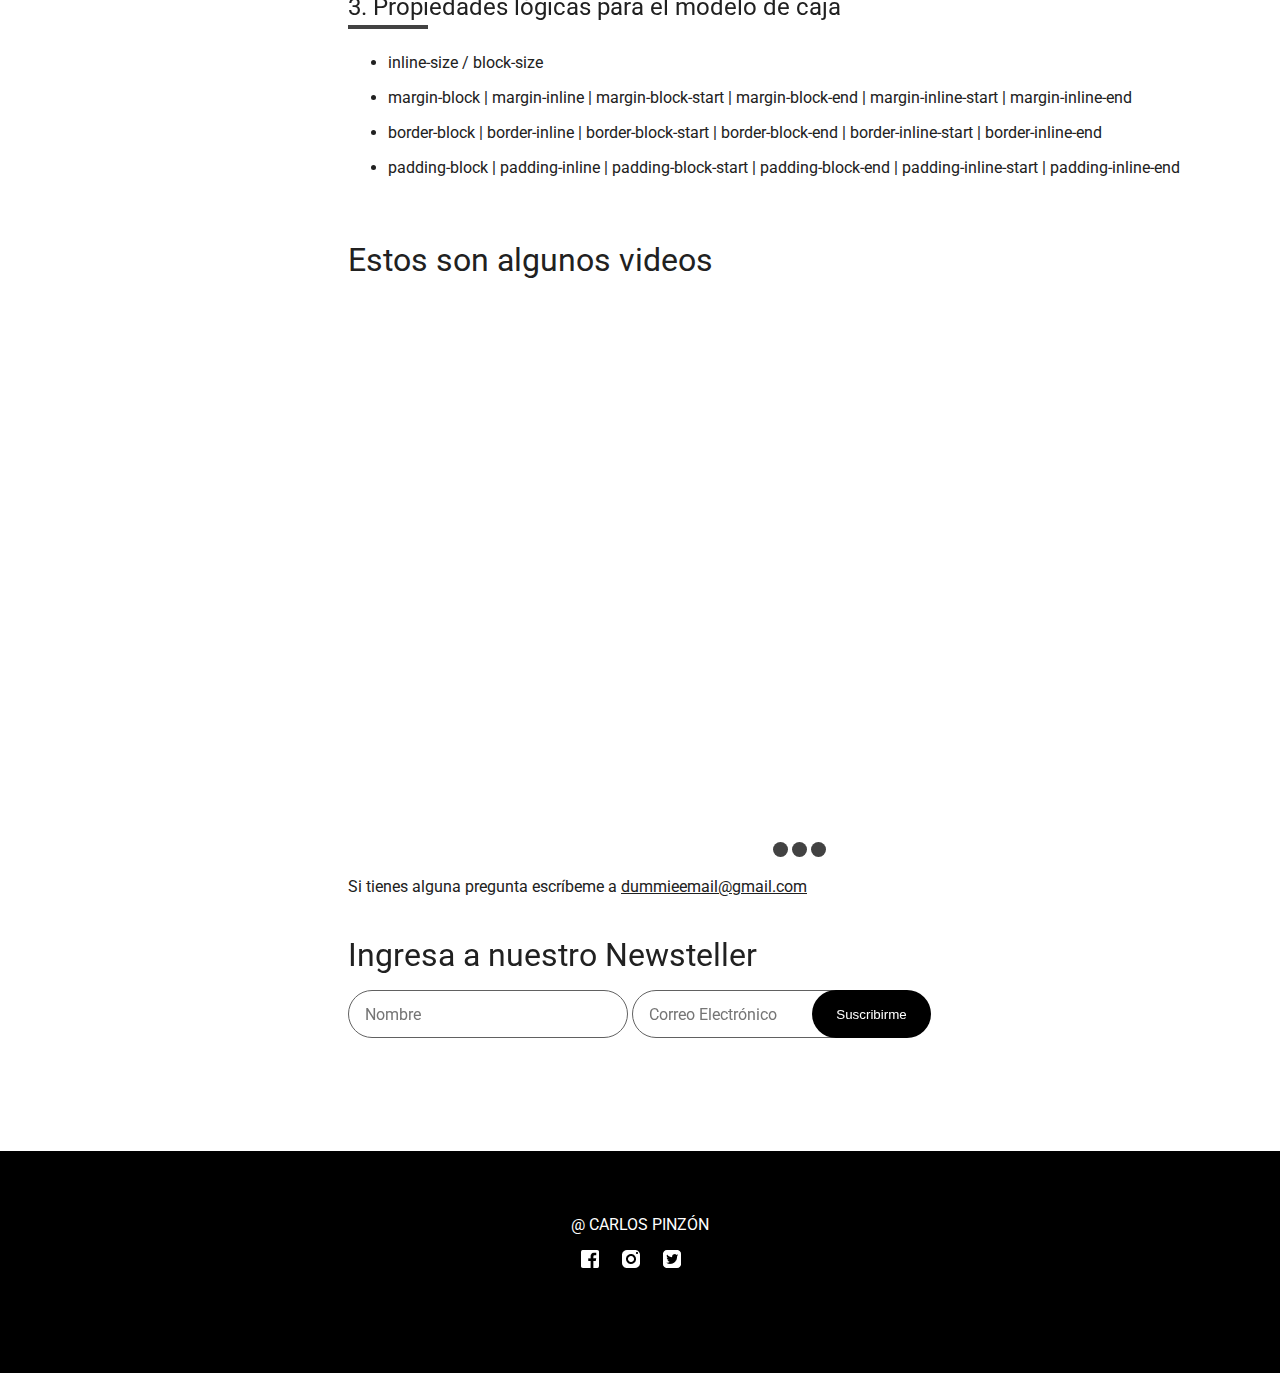
==== commit cc1b28d5: "Fifth" ====
--- a/index.html
+++ b/index.html
@@ -35,34 +35,33 @@
       <div class="header-content">
         <header>
           <nav>
-          <details open>
             <summary>Variantes del Proyecto</summary>
-            <ol>
+            <ul class="variantes">
               <li><a href="#Nemium-A">Nemium-A</a></li>
               <li><a href="Nemium-B.html">Nemium-B</a></li>
               <li><a href="Nemium-C.html">Nemium-C</a></li>
               <li><a href="Nemium-D.html">Nemium-D</a></li>
               <li><a href="Nemium-E.html">Nemium-E</a></li>
+            </ul>
+          </details>
+          <details open class="setup">
+            <summary>Setup</summary>
+            <ol>
+              <li>
+                <a href="#google-chrome">Google Chrome</a>
+              </li>
+              <li>
+                <a href="#visual-studio-code">Visual Studio Code</a>
+              </li>
+              <li>
+                <a href="#figma">Figma</a>
+              </li>
+              <li>
+                <a href="#github">Github</a>
+              </li>
             </ol>
           </details>
-          <details open>
-            <summary>Setup</summary>
-            <ol>
-              <li>
-                <a href="#google-chrome">Google Chrome</a>
-              </li>
-              <li>
-                <a href="#visual-studio-code">Visual Studio Code</a>
-              </li>
-              <li>
-                <a href="#figma">Figma</a>
-              </li>
-              <li>
-                <a href="#github">Github</a>
-              </li>
-            </ol>
-          </details>
-          <details open>
+          <details class="conceptos">
             <summary>
               Conceptos esenciales del desarrollo Web
             </summary>
@@ -106,13 +105,13 @@
           <img src="images/google-chrome.png" alt="google chrome logo" title="google chrome logo" id="google-chrome">
           <h3>Google Chrome</h3>
           <p>
-            Chrome va a ser el navegador que utilizaremos en el curso por su extenso soporte de nuevos estándares y herramientas de
+            Chrome va a ser <span>el navegador que utilizaremos en el curso</span> por su extenso soporte de nuevos estándares y herramientas de
             desarrollo avanzadas y de amigable uso.
           </p>
           <img src="images/visual-studio-code.png" alt="visual studio code logo" title="visual studio code logo" id="visual-studio-code">
           <h3>Visual Studio Code</h3>
           <p>
-            Visual Studio Code es el editor de texto más popular y potente del mercado actualmente, su fácil uso y la capacidad de
+            Visual Studio Code es el <span>editor de texto más popular y potente del mercado actualmente</span>, su fácil uso y la capacidad de
             extenderlo por medio de plugins lo hace el complemento perfecto para cualquier programador sin importar el lenguaje en
             el que se desemvuelva.
           </p>
@@ -120,12 +119,12 @@
           <h3>Figma</h3>
           <p>
             Figma es una la herramienta más popular en la actualidad para entregar diseños a los desarrolladores para su
-            implementación por su fácil uso porque puede ser usado directamente desde el navegador.
+            implementación por su <span>fácil uso</span> porque puede ser usado directamente desde el navegador.
           </p>
           <img src="images/github.png" alt="github logo" title="github logo" id="github">
           <h3>Github</h3>
           <p>
-            Así como en Facebook te encuentran tus amigos, en Github te encuentran otras programadoras y programadores de todo el
+            Así como en Facebook te encuentran tus amigos, en Github <span>te encuentran otras programadoras y programadores</span> de todo el
             mundo, en vez de subir fotos de tus viajes aquí subes tu código y puedes elegir hacerlo “open source” o guardarlo de
             manera privada, Github será esencial para almacenar tu futuro portafolio.
           </p>
--- a/css/styles-index.css
+++ b/css/styles-index.css
@@ -174,7 +174,7 @@
 
 .wrapper {
   width: 902px;
-  margin: auto;
+  margin-inline: 348px 116px;
 }
 
 .main-content{
@@ -216,6 +216,10 @@
   margin: 0;
   aspect-ratio: 16/9;
   height: auto;
+}
+
+.no-count h3::before {
+  content: none;
 }
 
 .section-content + hr {
@@ -259,6 +263,26 @@
   height: 350px;
 }
 
+.variantes {
+  margin-block: 16px 104px;
+  list-style-type: none;
+  padding-inline-start: 23px;
+}
+
+.variantes a{
+  font-weight: 500;
+  display: block;
+  padding: 8px 0px 8px 8px;
+  width: 188px;
+}
+
+ .variantes a:hover{
+  background: #000000;
+  border-radius: 4px;
+  max-inline-size: 100%;
+  color: #FFFFFF;
+}
+
 nav details summary {
   font-weight: bold;
   line-height: 24px;
@@ -266,9 +290,50 @@
 
 pre {
   background: #FEC62E;
+  overflow: hidden;
   padding: 40px;
   font-family: 'Roboto';
   font-size: 16px;
   font-weight: 400;
   line-height: 24px;
+}
+
+span {
+  font-style: italic;
+  font-weight: 700;
+}
+
+summary {
+  padding-inline-start: 25px;
+}
+
+@media screen and (max-width: 360px){
+
+  h1 {
+    font-size: 24px;
+    margin-block: 40px 16px;
+    margin-inline: 0px;
+  }
+
+  header, .header {
+    position: static;
+  }
+
+  img {
+    max-inline-size: 100%;
+  }
+
+  .conceptos, .setup {
+    display: none;
+  }
+
+  .hero {
+    height: 96px;
+    margin-block-end: 16px;
+  }
+
+  .wrapper {
+    width: 328px;
+    margin: auto;
+  }
 }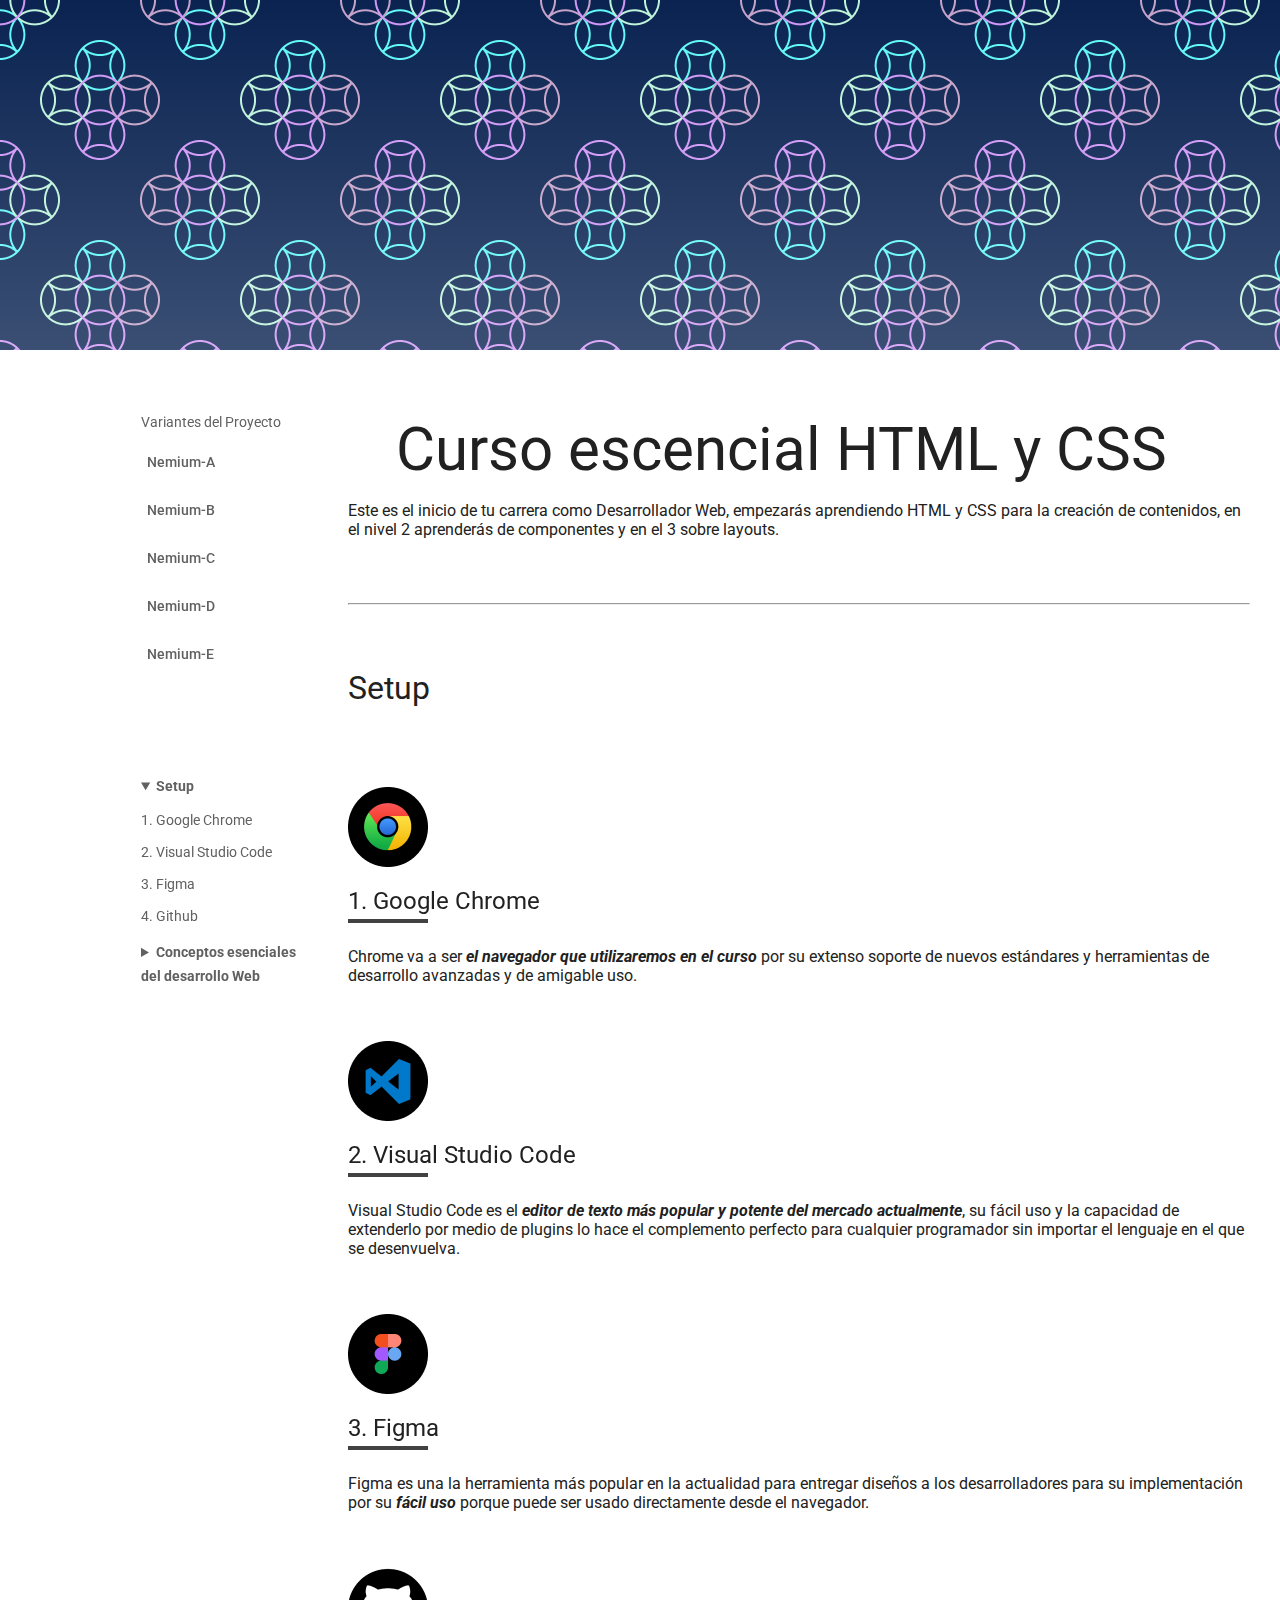
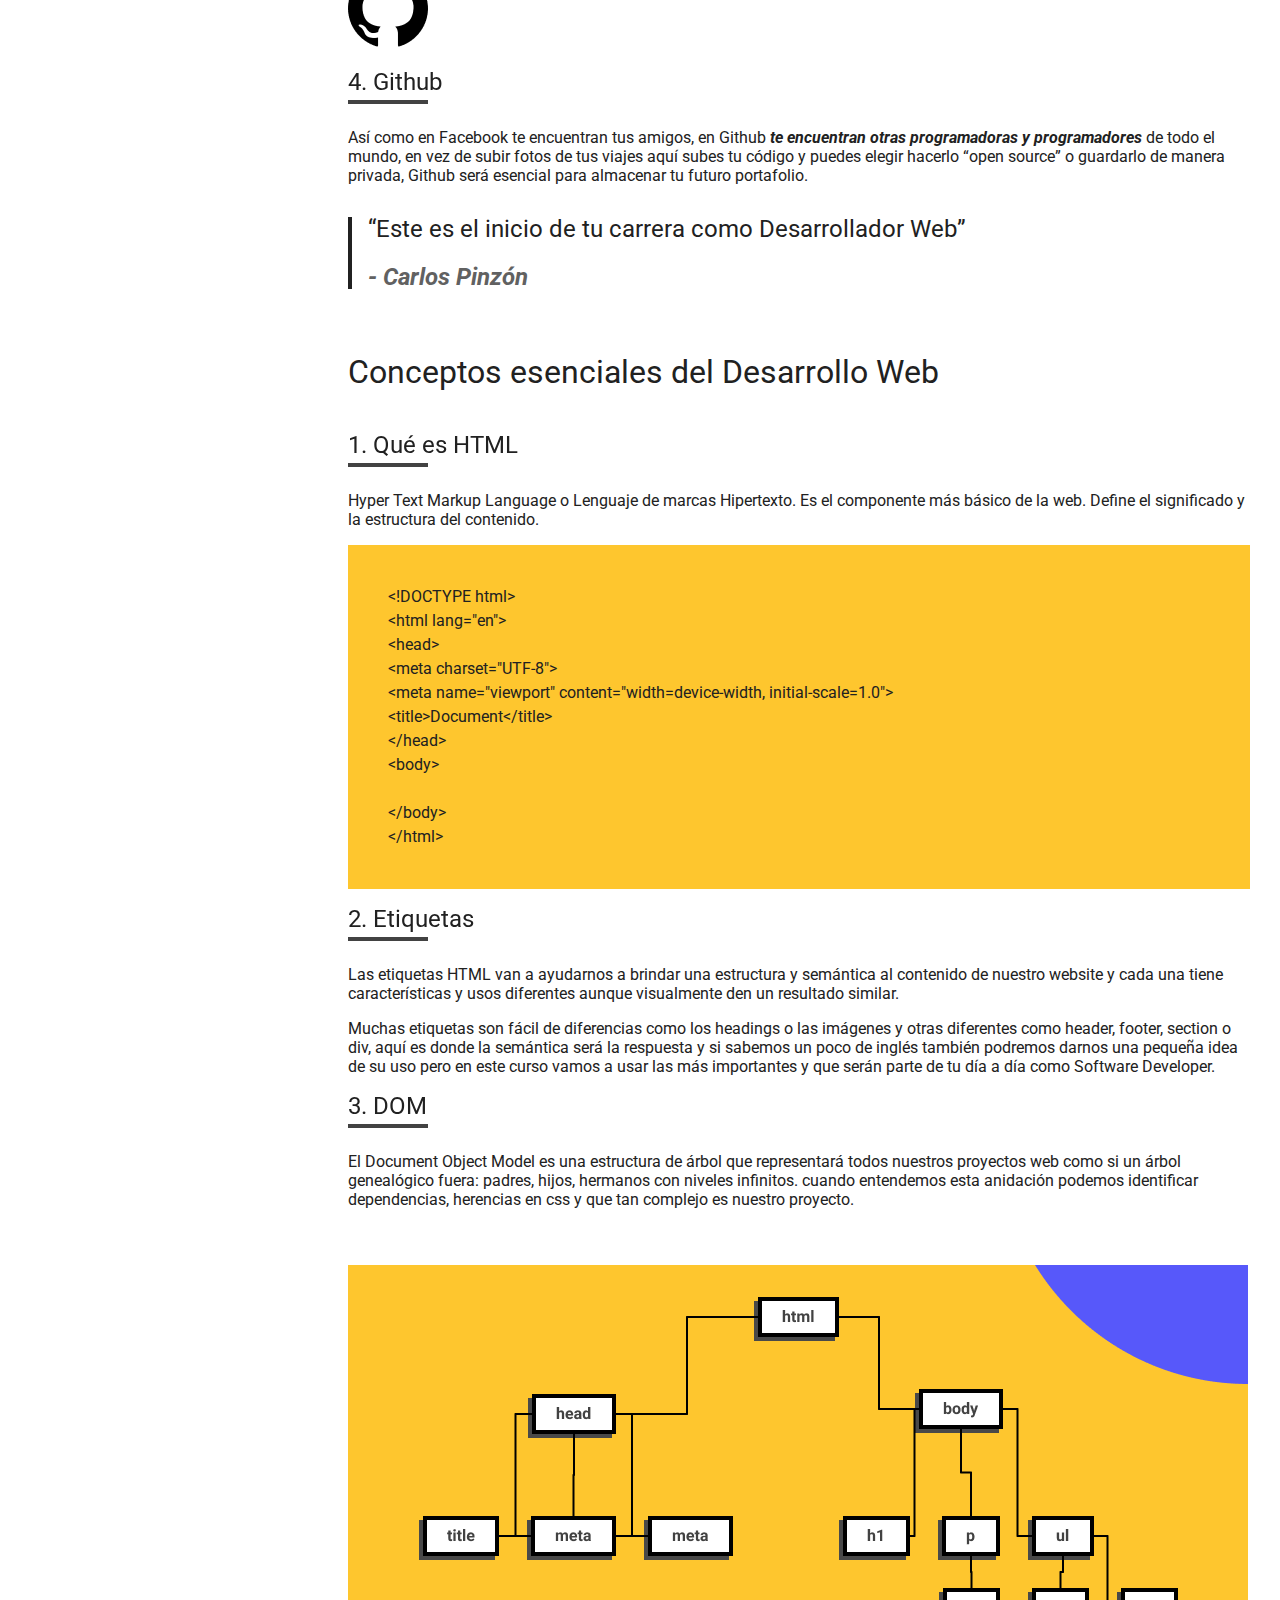
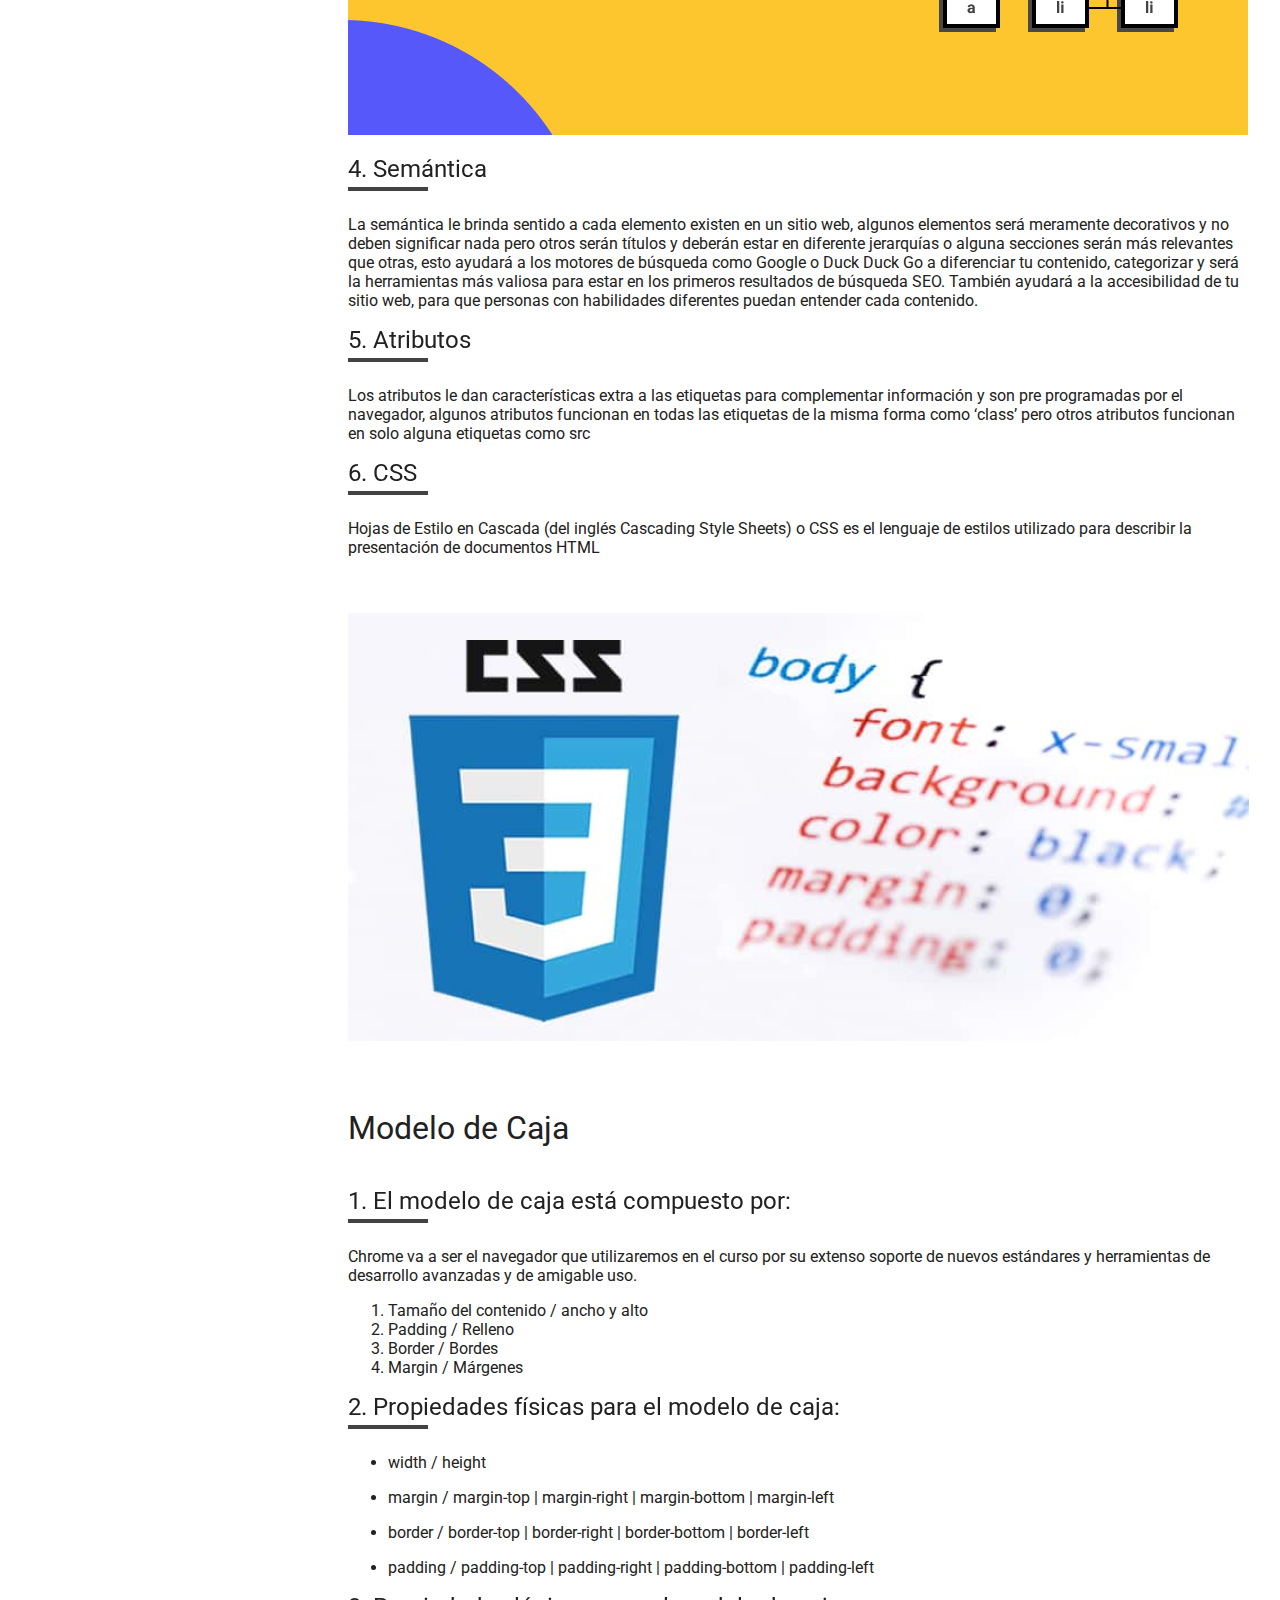
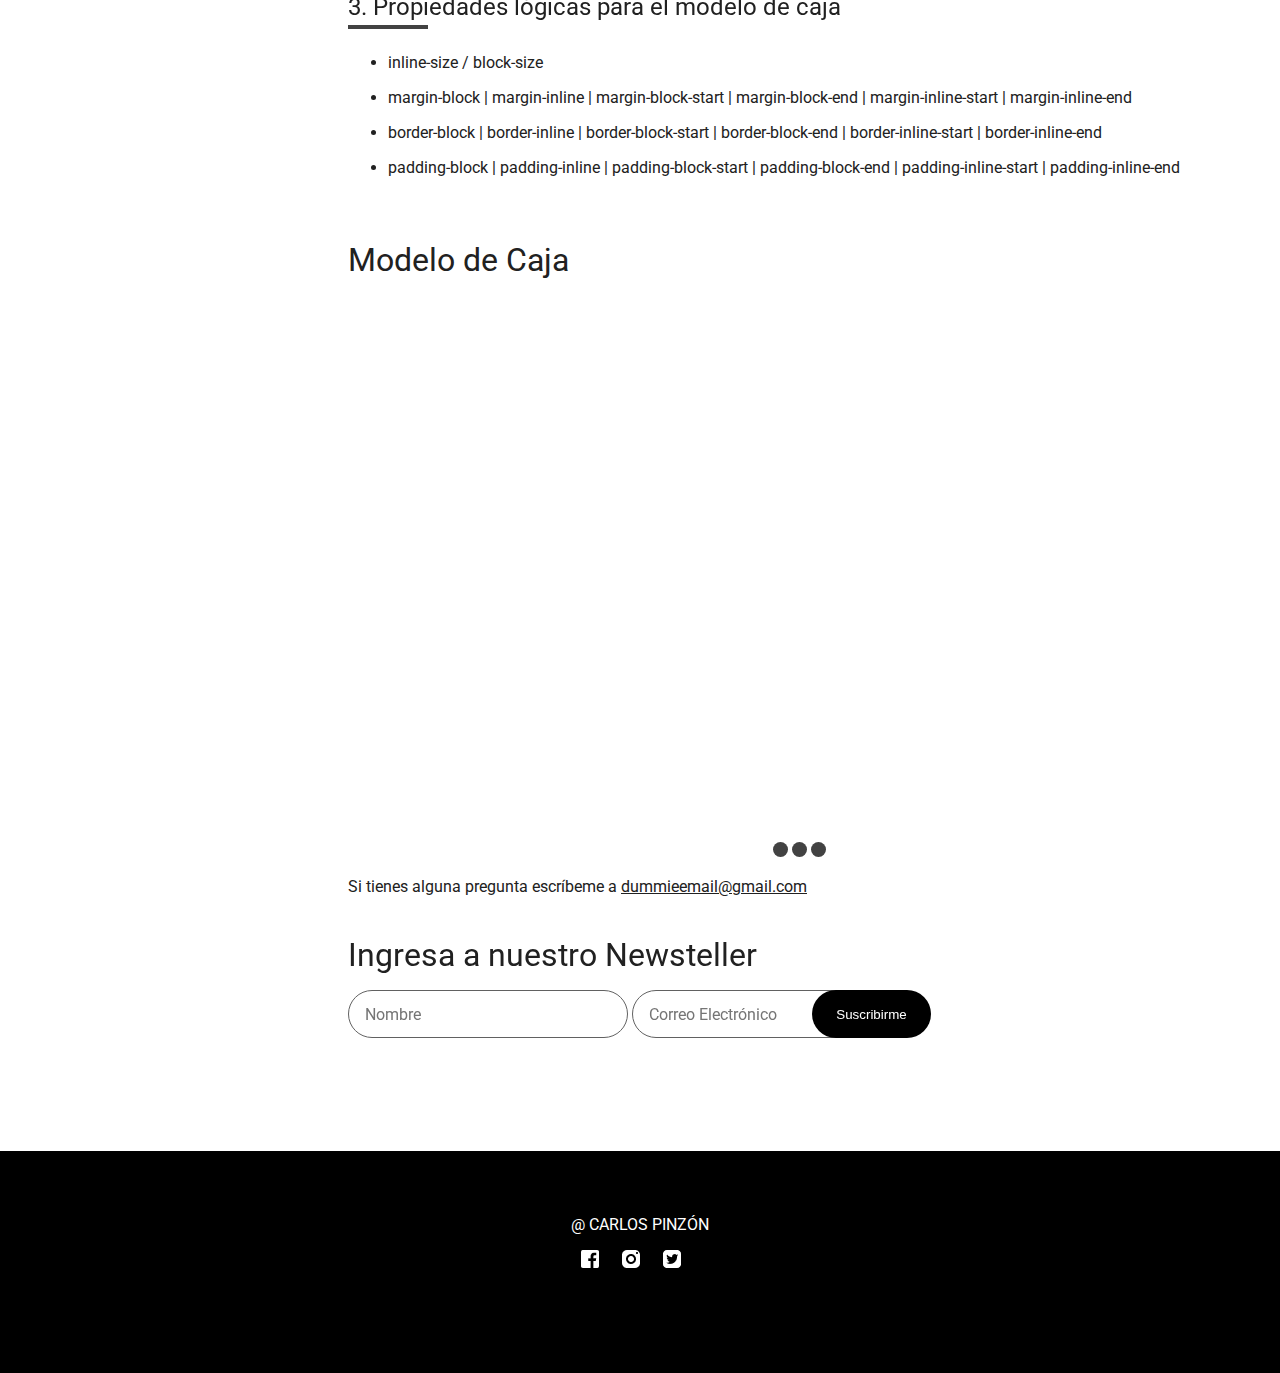
==== commit 5afb85c6: "6" ====
--- a/index.html
+++ b/index.html
@@ -113,7 +113,7 @@
           <p>
             Visual Studio Code es el <span>editor de texto más popular y potente del mercado actualmente</span>, su fácil uso y la capacidad de
             extenderlo por medio de plugins lo hace el complemento perfecto para cualquier programador sin importar el lenguaje en
-            el que se desemvuelva.
+            el que se desenvuelva.
           </p>
           <img src="images/figma.png" alt="figma logo" title="figma logo" id="figma">
           <h3>Figma</h3>
@@ -218,7 +218,7 @@
           </ul>
         </section>
         <section class="section-content">
-          <h2>Estos son algunos videos</h2>
+          <h2>Modelo de Caja</h2>
           <div class="slider">
             <scroll-container class="slider-container">
               <scroll-page class="slider-slide" id="video-1">
--- a/css/styles-index.css
+++ b/css/styles-index.css
@@ -309,18 +309,68 @@
 
 @media screen and (max-width: 360px){
 
+  blockquote {
+    margin-block: 40px;
+    font-size: 16px;
+  }
+
+  blockquote p {
+    line-height: 32px;
+    margin-block: 0px 4px;
+  }
+
+  blockquote span {
+    font-style: normal;
+    color: #616161;
+    font-weight: 400;
+  }
+
+  form {
+    margin-block-end: 40px;
+  }
+
   h1 {
     font-size: 24px;
     margin-block: 40px 16px;
     margin-inline: 0px;
   }
 
+  h1 ~ p {
+    margin-block-end: 40px;
+  }
+
+  h2 {
+    margin: 40px 0px 24px;
+    font-size: 24px;
+  }
+
+  h3 {
+    font-size: 20px;
+    margin-block-end: 16px;
+  }
+
   header, .header {
     position: static;
   }
 
+  hr {
+    margin-block: 0px;
+  }
+
   img {
     max-inline-size: 100%;
+  }
+
+  input[type="text"] {
+    margin-block-end: 16px;
+  }
+
+  input[type="text"], input[type="email"] {
+    width: 328px;
+  }
+
+  input[type="submit"] {
+    right: 0px;
   }
 
   .conceptos, .setup {
@@ -332,8 +382,30 @@
     margin-block-end: 16px;
   }
 
+  p {
+    line-height: 24px;
+  }
+
+  pre {
+    margin-block-end: 24px;
+  }
+
+  .section-content img {
+    display: block;
+    margin-top: 24px;
+  }
+
+  .variantes {
+    padding-inline-start: 0px;
+    margin-block-end: 40px;
+  }
+
   .wrapper {
     width: 328px;
     margin: auto;
   }
+
+  summary {
+    padding-inline-start: 0px;
+  }
 }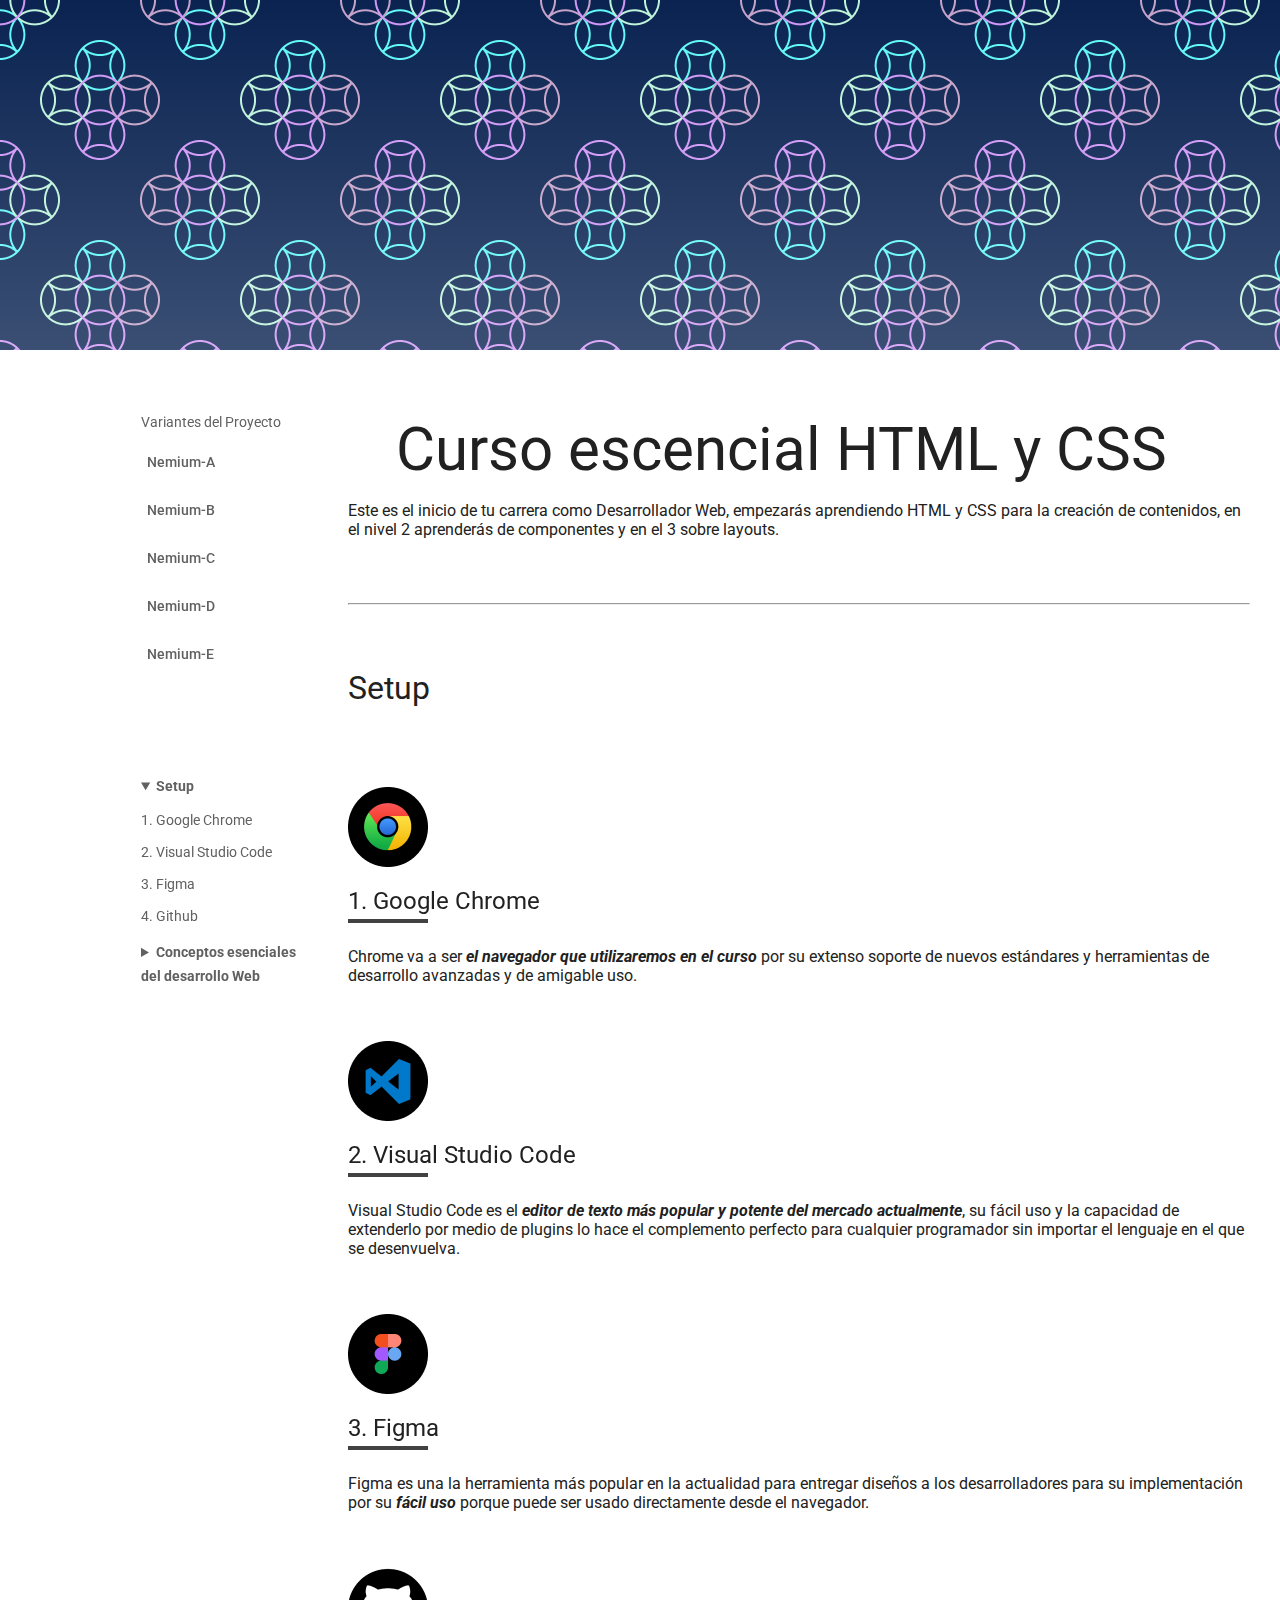
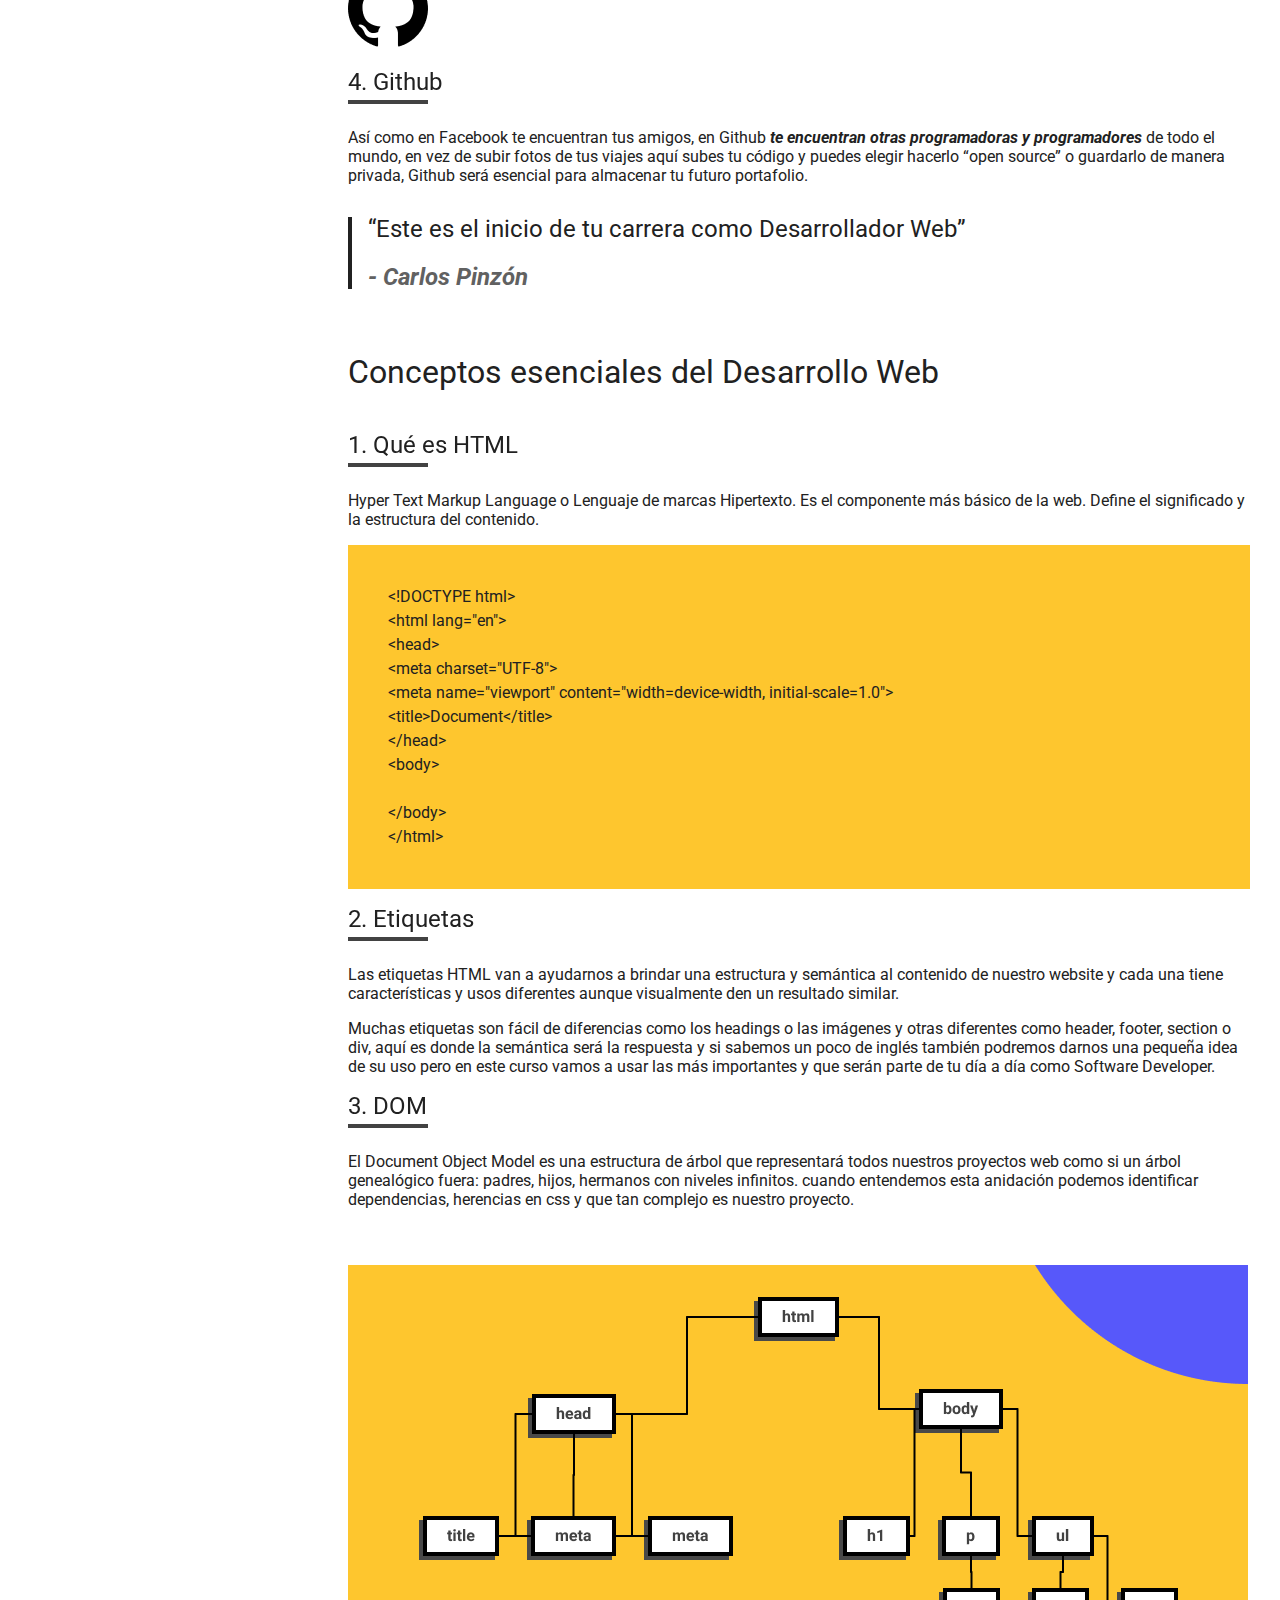
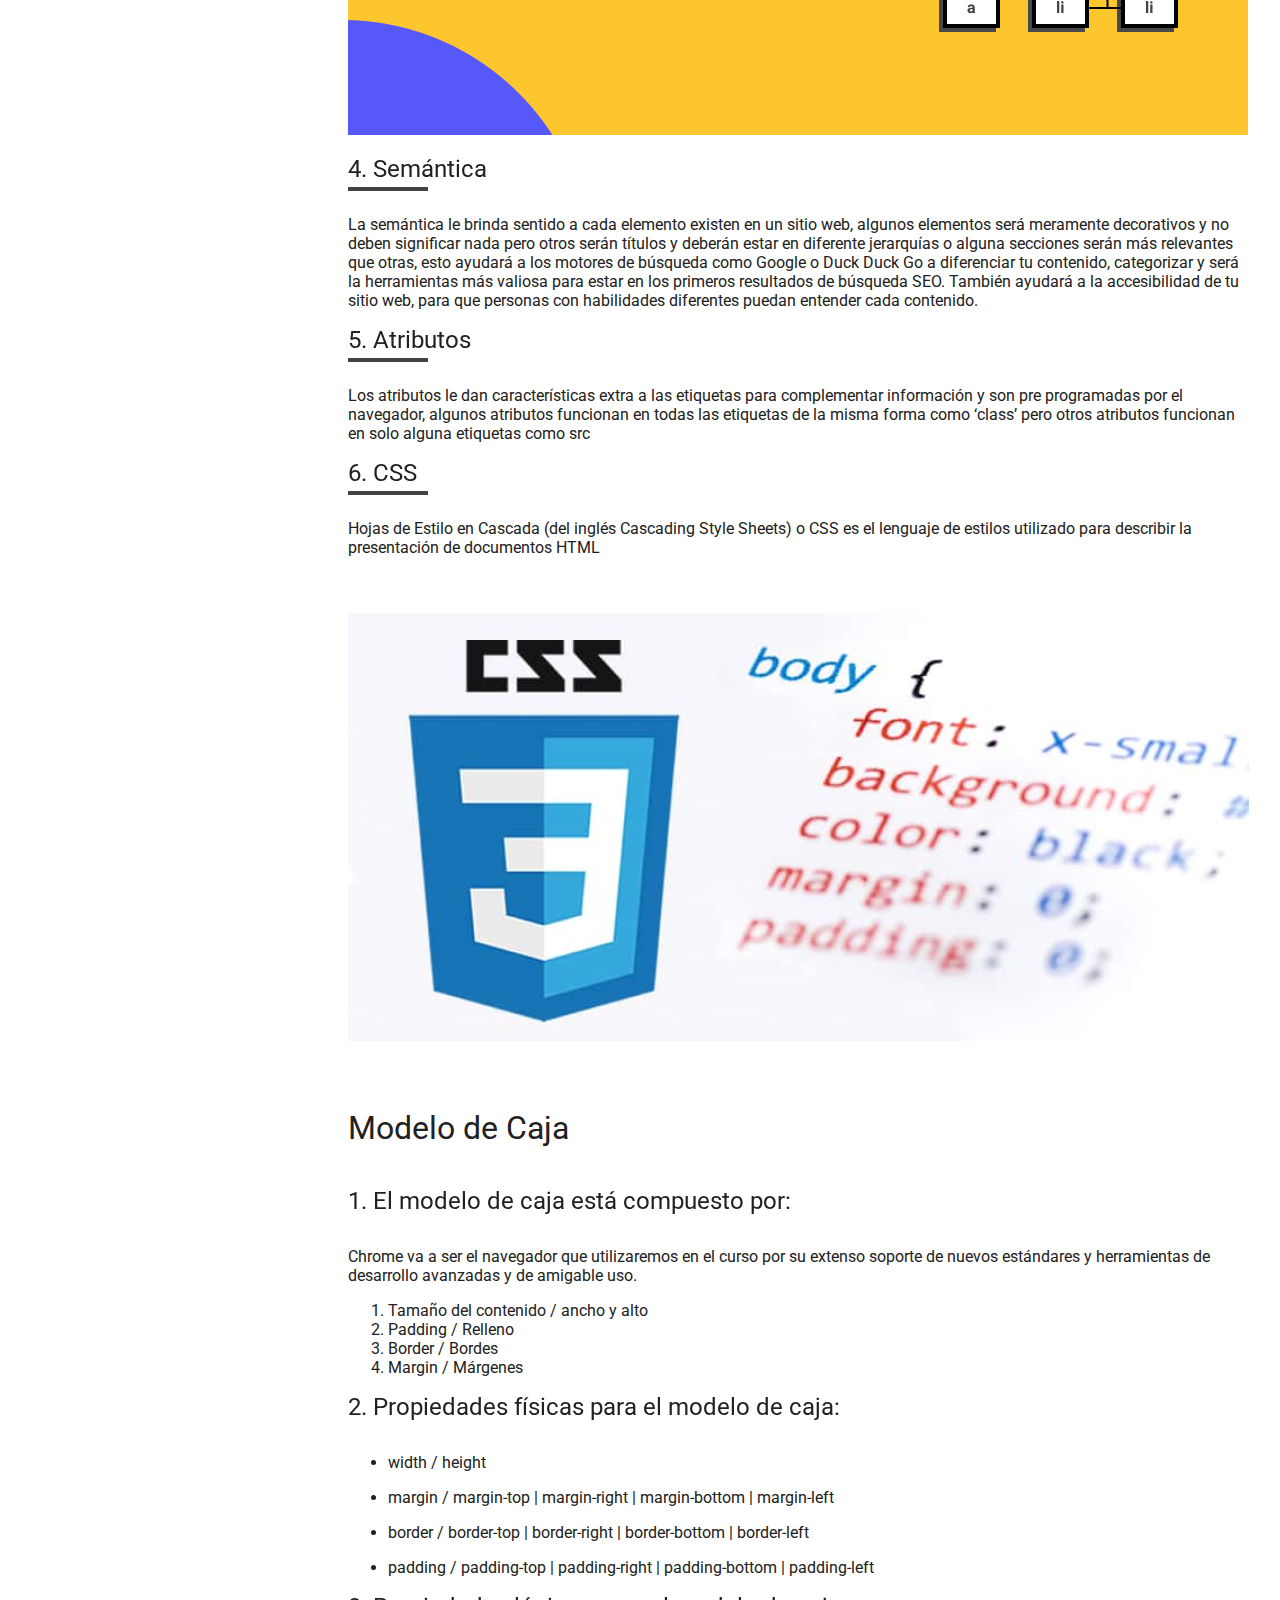
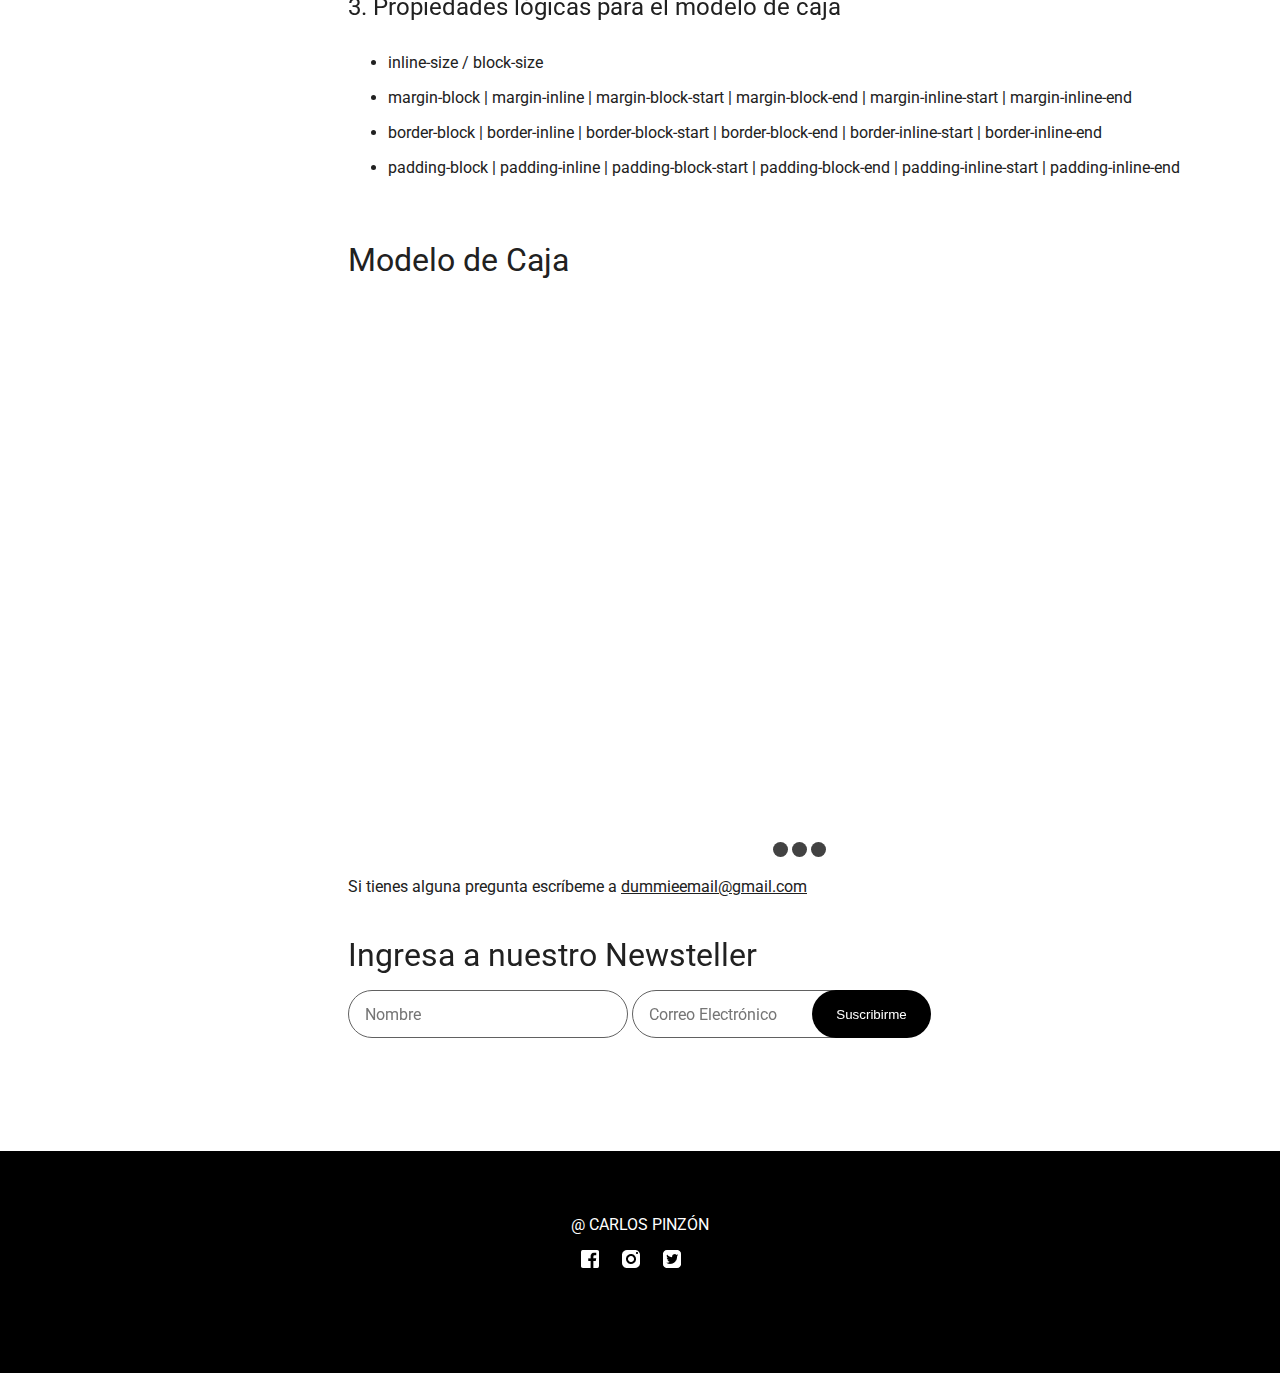
==== commit f1460f6e: "12" ====
--- a/index.html
+++ b/index.html
@@ -190,7 +190,7 @@
           </p>
           <img src="images/css.png" alt="">
         </section>
-        <section class="section-content">
+        <section class="section-content no-h3-after">
           <h2>Modelo de Caja</h2>
           <h3>El modelo de caja está compuesto por:</h3>
           <p>Chrome va a ser el navegador que utilizaremos en el curso por su extenso soporte de nuevos estándares y herramientas de
--- a/css/styles-index.css
+++ b/css/styles-index.css
@@ -57,6 +57,14 @@
 
 a {
   color: var(--gray30)
+}
+
+details[open] summary {
+  list-style-image: url("../Images/Details-Summary-Open-Gray.png");
+}
+
+summary {
+  list-style-image: url("../Images/Details-Summary-Closed-Gray.png");
 }
 
 form {
@@ -254,6 +262,10 @@
   bottom: 0;
 }
 
+.no-h3-after h3::after {
+  content: none;
+}
+
 .section-content ul li {
   margin-top: 16px;
 }
@@ -309,6 +321,21 @@
 
 @media screen and (max-width: 360px){
 
+  #google-chrome {
+    content: url(/images/google-chrome-black-64.png);
+  }
+
+  #visual-studio-code {
+    content: url(/images/visual-studio-code-black-64.png);
+  }
+
+  #figma {
+    content: url(/images/figma-black-64.png);
+  }
+
+  #github {
+    content: url(/images/github-black-64.png);
+  }
   blockquote {
     margin-block: 40px;
     font-size: 16px;
@@ -351,6 +378,7 @@
 
   header, .header {
     position: static;
+    width: auto;
   }
 
   hr {
@@ -400,6 +428,10 @@
     margin-block-end: 40px;
   }
 
+  .variantes a {
+    width: auto;
+  }
+
   .wrapper {
     width: 328px;
     margin: auto;
